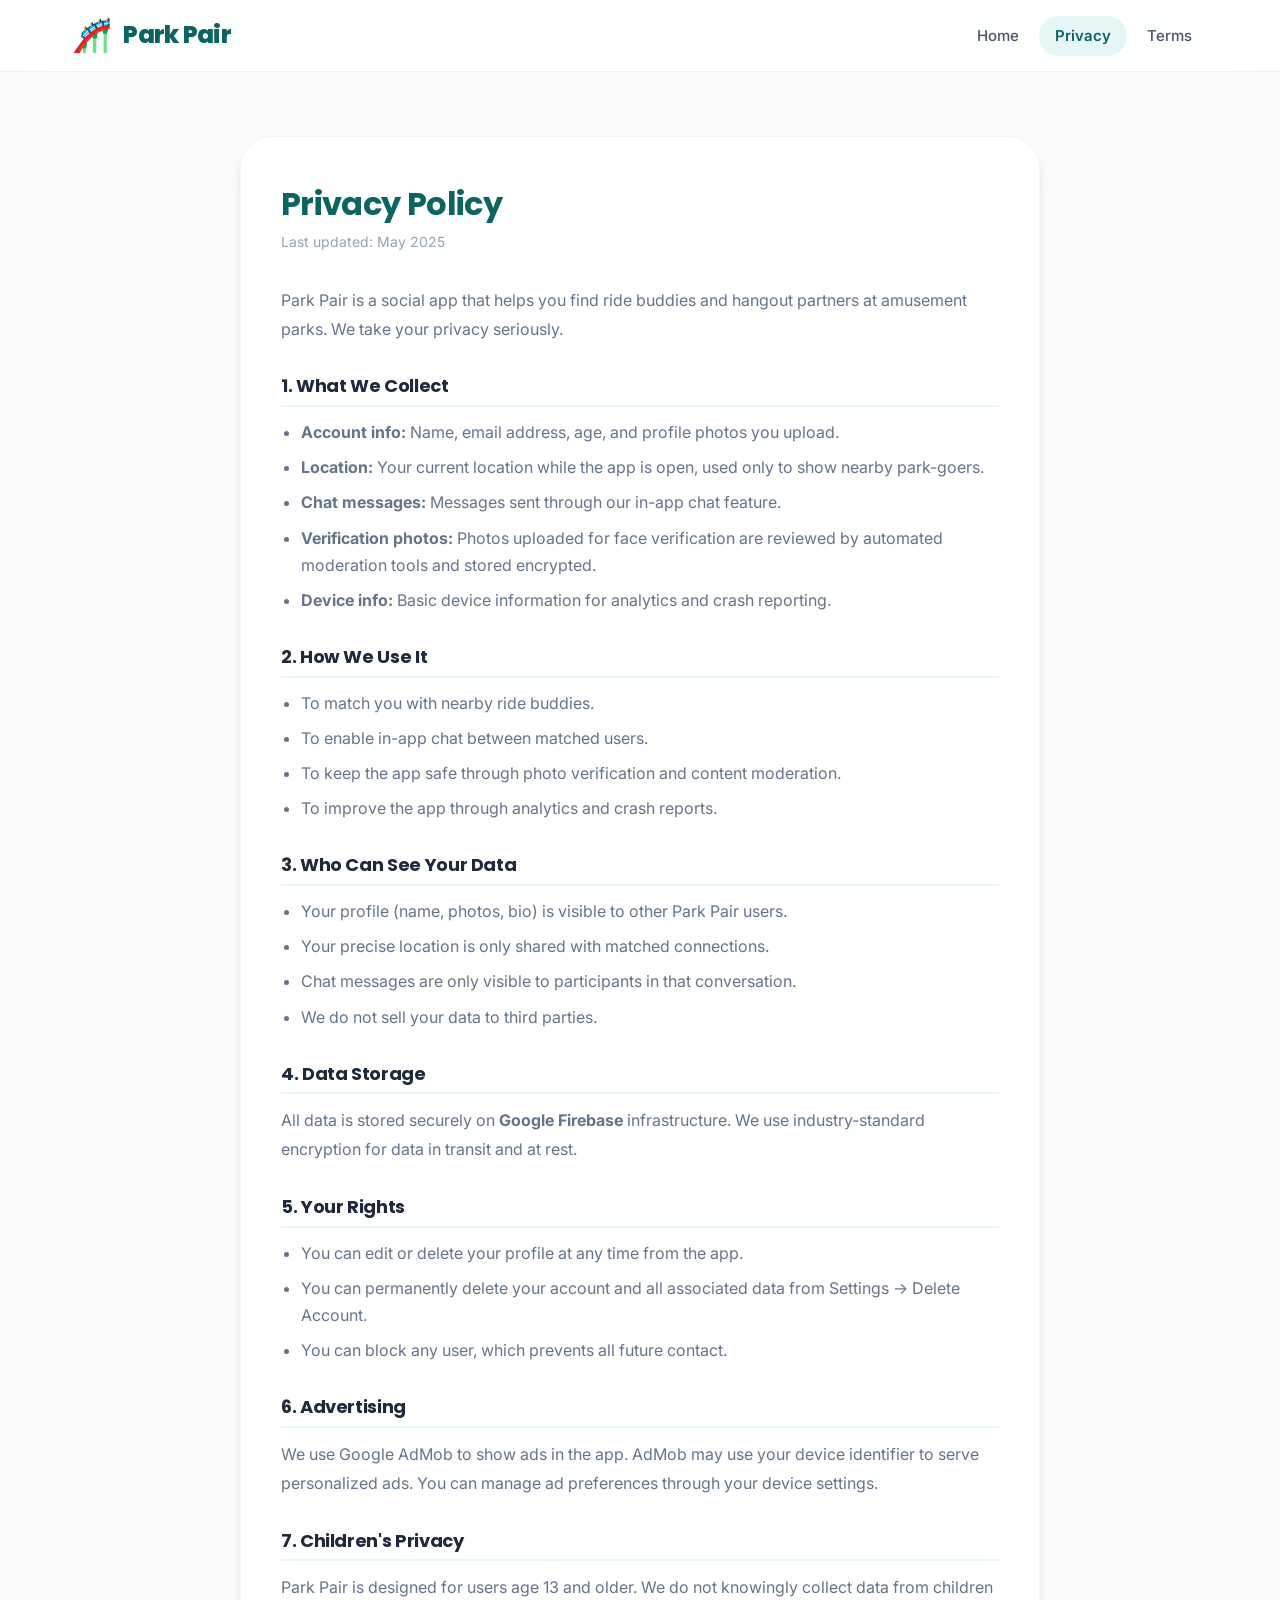
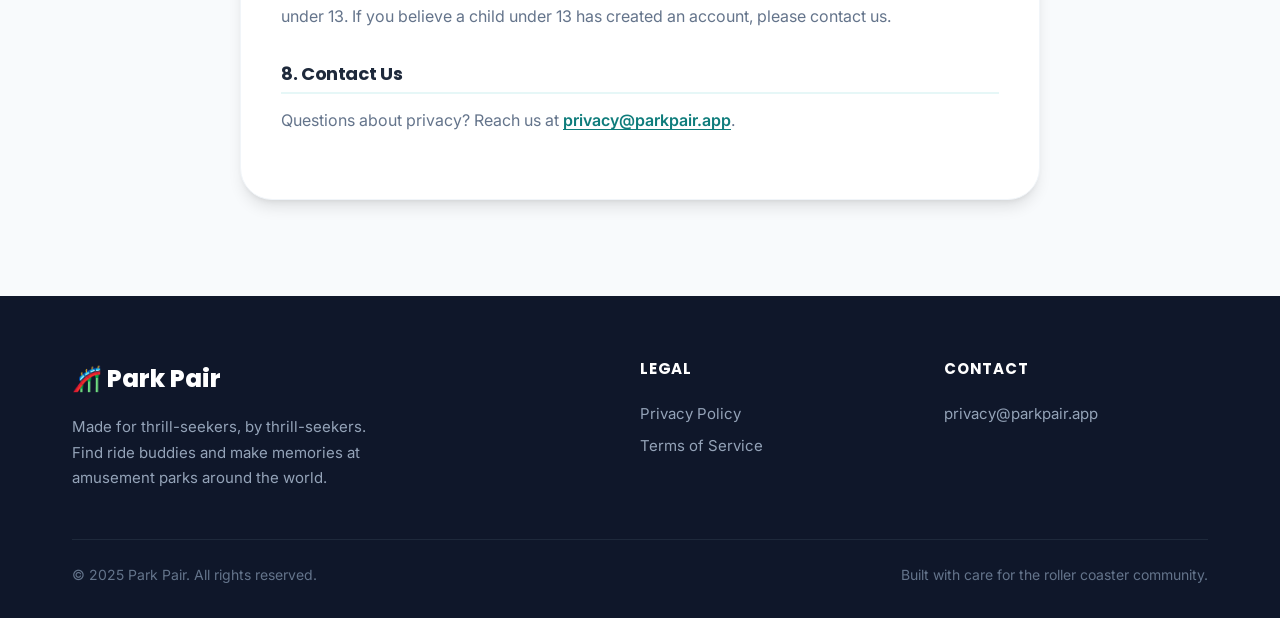
==== privacy.html @ 01f15f84 "Add files via upload" ====
<!DOCTYPE html>
<html lang="en">
<head>
  <meta charset="UTF-8">
  <meta name="viewport" content="width=device-width, initial-scale=1.0">
  <title>Privacy Policy — Park Pair</title>
  <meta name="description" content="Park Pair Privacy Policy. Learn how we collect, use, and protect your data.">
  <link rel="stylesheet" href="style.css">
  <link rel="preconnect" href="https://fonts.googleapis.com">
  <link rel="preconnect" href="https://fonts.gstatic.com" crossorigin>
  <link href="https://fonts.googleapis.com/css2?family=Inter:wght@400;500;600;700&family=Poppins:wght@600;700;800&display=swap" rel="stylesheet">
</head>
<body>
  <nav class="navbar" id="navbar">
    <div class="container">
      <a href="index.html" class="nav-brand">
        <span class="nav-brand-icon">🎢</span>
        Park Pair
      </a>
      <div class="nav-links">
        <a href="index.html">Home</a>
        <a href="privacy.html" class="active">Privacy</a>
        <a href="terms.html">Terms</a>
      </div>
      <button class="menu-toggle" id="menuToggle" aria-label="Open menu">
        <svg width="24" height="24" viewBox="0 0 24 24" fill="none" stroke="currentColor" stroke-width="2" stroke-linecap="round">
          <line x1="4" y1="6" x2="20" y2="6"/>
          <line x1="4" y1="12" x2="20" y2="12"/>
          <line x1="4" y1="18" x2="20" y2="18"/>
        </svg>
      </button>
    </div>
  </nav>

  <div class="mobile-nav" id="mobileNav">
    <button class="mobile-nav-close" id="menuClose" aria-label="Close menu">✕</button>
    <a href="index.html">Home</a>
    <a href="privacy.html">Privacy</a>
    <a href="terms.html">Terms</a>
  </div>

  <main class="policy-page">
    <div class="container">
      <div class="policy-card">
        <h1>Privacy Policy</h1>
        <span class="policy-date">Last updated: May 2025</span>

        <p>Park Pair is a social app that helps you find ride buddies and hangout partners at amusement parks. We take your privacy seriously.</p>

        <h2>1. What We Collect</h2>
        <ul>
          <li><strong>Account info:</strong> Name, email address, age, and profile photos you upload.</li>
          <li><strong>Location:</strong> Your current location while the app is open, used only to show nearby park-goers.</li>
          <li><strong>Chat messages:</strong> Messages sent through our in-app chat feature.</li>
          <li><strong>Verification photos:</strong> Photos uploaded for face verification are reviewed by automated moderation tools and stored encrypted.</li>
          <li><strong>Device info:</strong> Basic device information for analytics and crash reporting.</li>
        </ul>

        <h2>2. How We Use It</h2>
        <ul>
          <li>To match you with nearby ride buddies.</li>
          <li>To enable in-app chat between matched users.</li>
          <li>To keep the app safe through photo verification and content moderation.</li>
          <li>To improve the app through analytics and crash reports.</li>
        </ul>

        <h2>3. Who Can See Your Data</h2>
        <ul>
          <li>Your profile (name, photos, bio) is visible to other Park Pair users.</li>
          <li>Your precise location is only shared with matched connections.</li>
          <li>Chat messages are only visible to participants in that conversation.</li>
          <li>We do not sell your data to third parties.</li>
        </ul>

        <h2>4. Data Storage</h2>
        <p>All data is stored securely on <strong>Google Firebase</strong> infrastructure. We use industry-standard encryption for data in transit and at rest.</p>

        <h2>5. Your Rights</h2>
        <ul>
          <li>You can edit or delete your profile at any time from the app.</li>
          <li>You can permanently delete your account and all associated data from Settings → Delete Account.</li>
          <li>You can block any user, which prevents all future contact.</li>
        </ul>

        <h2>6. Advertising</h2>
        <p>We use Google AdMob to show ads in the app. AdMob may use your device identifier to serve personalized ads. You can manage ad preferences through your device settings.</p>

        <h2>7. Children's Privacy</h2>
        <p>Park Pair is designed for users age 13 and older. We do not knowingly collect data from children under 13. If you believe a child under 13 has created an account, please contact us.</p>

        <h2>8. Contact Us</h2>
        <p>Questions about privacy? Reach us at <a href="mailto:privacy@parkpair.app">privacy@parkpair.app</a>.</p>
      </div>
    </div>
  </main>

  <footer class="footer">
    <div class="container">
      <div class="footer-grid">
        <div>
          <div class="footer-brand">🎢 Park Pair</div>
          <p class="footer-desc">Made for thrill-seekers, by thrill-seekers. Find ride buddies and make memories at amusement parks around the world.</p>
        </div>
        <div class="footer-col">
          <h4>Legal</h4>
          <a href="privacy.html">Privacy Policy</a>
          <a href="terms.html">Terms of Service</a>
        </div>
        <div class="footer-col">
          <h4>Contact</h4>
          <a href="mailto:privacy@parkpair.app">privacy@parkpair.app</a>
        </div>
      </div>
      <div class="footer-bottom">
        <p>© 2025 Park Pair. All rights reserved.</p>
        <p>Built with care for the roller coaster community.</p>
      </div>
    </div>
  </footer>

  <script>
    const navbar = document.getElementById('navbar');
    window.addEventListener('scroll', () => {
      navbar.classList.toggle('scrolled', window.scrollY > 20);
    });
    const menuToggle = document.getElementById('menuToggle');
    const menuClose = document.getElementById('menuClose');
    const mobileNav = document.getElementById('mobileNav');
    menuToggle.addEventListener('click', () => mobileNav.classList.add('open'));
    menuClose.addEventListener('click', () => mobileNav.classList.remove('open'));
    mobileNav.querySelectorAll('a').forEach(a => {
      a.addEventListener('click', () => mobileNav.classList.remove('open'));
    });
  </script>
</body>
</html>
---- style.css ----
/* ────────────────────────────────────────────────────────────────
   Park Pair Design System
   Business-grade, expert-level CSS
   ──────────────────────────────────────────────────────────────── */

:root {
  /* Brand palette */
  --teal-50:  #E6F7F7;
  --teal-100: #B3E8E7;
  --teal-200: #80D9D8;
  --teal-300: #4DCAC8;
  --teal-400: #26BFBD;
  --teal-500: #0E7C7B;
  --teal-600: #0B6362;
  --teal-700: #094A49;
  --teal-800: #063130;
  --teal-900: #031918;

  --coral-50:  #FFF0F0;
  --coral-100: #FFD4D4;
  --coral-200: #FFB3B3;
  --coral-300: #FF8585;
  --coral-400: #FF6B6B;
  --coral-500: #E85555;

  --amber-50:  #FFFBE6;
  --amber-100: #FFF5B3;
  --amber-200: #FFEE80;
  --amber-300: #FFE74D;
  --amber-400: #FFD93D;
  --amber-500: #E6C336;

  /* Neutrals */
  --white:    #FFFFFF;
  --slate-50: #F8FAFC;
  --slate-100:#F1F5F9;
  --slate-200:#E2E8F0;
  --slate-300:#CBD5E1;
  --slate-400:#94A3B8;
  --slate-500:#64748B;
  --slate-600:#475569;
  --slate-700:#334155;
  --slate-800:#1E293B;
  --slate-900:#0F172A;

  /* Spacing scale (8px base) */
  --space-1: 0.25rem;   /* 4px  */
  --space-2: 0.5rem;    /* 8px  */
  --space-3: 0.75rem;   /* 12px */
  --space-4: 1rem;      /* 16px */
  --space-5: 1.25rem;   /* 20px */
  --space-6: 1.5rem;    /* 24px */
  --space-8: 2rem;      /* 32px */
  --space-10: 2.5rem;   /* 40px */
  --space-12: 3rem;     /* 48px */
  --space-16: 4rem;     /* 64px */
  --space-20: 5rem;     /* 80px */
  --space-24: 6rem;     /* 96px */

  /* Typography */
  --font-sans: 'Inter', -apple-system, BlinkMacSystemFont, 'Segoe UI', Roboto, sans-serif;
  --font-display: 'Poppins', var(--font-sans);

  /* Shadows */
  --shadow-sm:  0 1px 2px 0 rgb(0 0 0 / 0.05);
  --shadow:     0 1px 3px 0 rgb(0 0 0 / 0.1), 0 1px 2px -1px rgb(0 0 0 / 0.1);
  --shadow-md:  0 4px 6px -1px rgb(0 0 0 / 0.1), 0 2px 4px -2px rgb(0 0 0 / 0.1);
  --shadow-lg:  0 10px 15px -3px rgb(0 0 0 / 0.1), 0 4px 6px -4px rgb(0 0 0 / 0.1);
  --shadow-xl:  0 20px 25px -5px rgb(0 0 0 / 0.1), 0 8px 10px -6px rgb(0 0 0 / 0.1);
  --shadow-glow: 0 0 40px -10px var(--teal-400);

  /* Radius */
  --radius-sm: 0.375rem;
  --radius:    0.75rem;
  --radius-md: 1rem;
  --radius-lg: 1.5rem;
  --radius-xl: 2rem;
  --radius-full: 9999px;

  /* Transitions */
  --transition-fast: 150ms cubic-bezier(0.4, 0, 0.2, 1);
  --transition:      250ms cubic-bezier(0.4, 0, 0.2, 1);
  --transition-slow: 350ms cubic-bezier(0.4, 0, 0.2, 1);

  /* Layout */
  --max-width: 1200px;
  --nav-height: 72px;
}

/* ── Reset & Base ── */
*, *::before, *::after {
  margin: 0;
  padding: 0;
  box-sizing: border-box;
}

html {
  scroll-behavior: smooth;
  -webkit-font-smoothing: antialiased;
  -moz-osx-font-smoothing: grayscale;
}

body {
  font-family: var(--font-sans);
  color: var(--slate-800);
  background: var(--slate-50);
  line-height: 1.6;
  overflow-x: hidden;
}

img {
  max-width: 100%;
  display: block;
}

a {
  color: inherit;
  text-decoration: none;
}

/* ── Typography ── */
h1, h2, h3, h4 {
  font-family: var(--font-display);
  font-weight: 700;
  line-height: 1.2;
  letter-spacing: -0.02em;
  color: var(--slate-900);
}

/* ── Utility ── */
.container {
  width: 100%;
  max-width: var(--max-width);
  margin: 0 auto;
  padding: 0 var(--space-6);
}

@media (min-width: 640px) {
  .container {
    padding: 0 var(--space-8);
  }
}

.section-label {
  display: inline-flex;
  align-items: center;
  gap: var(--space-2);
  font-size: 0.875rem;
  font-weight: 600;
  text-transform: uppercase;
  letter-spacing: 0.05em;
  color: var(--teal-500);
  margin-bottom: var(--space-4);
}

.section-label::before {
  content: '';
  width: 24px;
  height: 3px;
  background: var(--teal-500);
  border-radius: var(--radius-full);
}

/* ── Buttons ── */
.btn {
  display: inline-flex;
  align-items: center;
  justify-content: center;
  gap: var(--space-2);
  padding: var(--space-3) var(--space-6);
  font-family: var(--font-display);
  font-size: 0.9375rem;
  font-weight: 600;
  border-radius: var(--radius-full);
  border: none;
  cursor: pointer;
  transition: all var(--transition);
  position: relative;
  overflow: hidden;
}

.btn-primary {
  background: linear-gradient(135deg, var(--teal-500), var(--teal-600));
  color: var(--white);
  box-shadow: var(--shadow-md), 0 0 0 0 var(--teal-200);
}

.btn-primary:hover {
  transform: translateY(-2px);
  box-shadow: var(--shadow-lg), 0 0 0 4px var(--teal-100);
}

.btn-primary:active {
  transform: translateY(0);
}

.btn-outline {
  background: transparent;
  color: var(--teal-600);
  border: 2px solid var(--teal-200);
}

.btn-outline:hover {
  background: var(--teal-50);
  border-color: var(--teal-400);
  transform: translateY(-2px);
}

.btn-white {
  background: var(--white);
  color: var(--teal-600);
  box-shadow: var(--shadow-md);
}

.btn-white:hover {
  transform: translateY(-2px);
  box-shadow: var(--shadow-xl);
}

.btn-lg {
  padding: var(--space-4) var(--space-8);
  font-size: 1rem;
}

/* ── Navbar ── */
.navbar {
  position: fixed;
  top: 0;
  left: 0;
  right: 0;
  height: var(--nav-height);
  background: rgba(255,255,255,0.85);
  backdrop-filter: blur(20px) saturate(180%);
  -webkit-backdrop-filter: blur(20px) saturate(180%);
  border-bottom: 1px solid rgba(226, 232, 240, 0.6);
  z-index: 1000;
  transition: all var(--transition);
}

.navbar.scrolled {
  box-shadow: var(--shadow-sm);
  background: rgba(255,255,255,0.95);
}

.navbar .container {
  display: flex;
  align-items: center;
  justify-content: space-between;
  height: 100%;
}

.nav-brand {
  display: flex;
  align-items: center;
  gap: var(--space-3);
  font-family: var(--font-display);
  font-size: 1.5rem;
  font-weight: 800;
  color: var(--teal-600);
  letter-spacing: -0.03em;
}

.nav-brand-icon {
  font-size: 2rem;
  line-height: 1;
}

.nav-links {
  display: none;
  align-items: center;
  gap: var(--space-1);
}

@media (min-width: 768px) {
  .nav-links {
    display: flex;
  }
}

.nav-links a {
  padding: var(--space-2) var(--space-4);
  font-size: 0.9375rem;
  font-weight: 500;
  color: var(--slate-600);
  border-radius: var(--radius-full);
  transition: all var(--transition-fast);
}

.nav-links a:hover {
  color: var(--teal-600);
  background: var(--teal-50);
}

.nav-links a.active {
  color: var(--teal-600);
  background: var(--teal-50);
  font-weight: 600;
}

/* Mobile menu toggle */
.menu-toggle {
  display: flex;
  align-items: center;
  justify-content: center;
  width: 44px;
  height: 44px;
  border: none;
  background: var(--teal-50);
  border-radius: var(--radius);
  cursor: pointer;
  color: var(--teal-600);
}

@media (min-width: 768px) {
  .menu-toggle {
    display: none;
  }
}

/* Mobile nav overlay */
.mobile-nav {
  position: fixed;
  inset: 0;
  background: rgba(255,255,255,0.97);
  backdrop-filter: blur(20px);
  z-index: 999;
  display: flex;
  flex-direction: column;
  align-items: center;
  justify-content: center;
  gap: var(--space-6);
  opacity: 0;
  pointer-events: none;
  transition: opacity var(--transition);
}

.mobile-nav.open {
  opacity: 1;
  pointer-events: auto;
}

.mobile-nav a {
  font-family: var(--font-display);
  font-size: 1.5rem;
  font-weight: 600;
  color: var(--slate-700);
  padding: var(--space-3) var(--space-6);
  border-radius: var(--radius-full);
  transition: all var(--transition-fast);
}

.mobile-nav a:hover {
  color: var(--teal-600);
  background: var(--teal-50);
}

.mobile-nav-close {
  position: absolute;
  top: var(--space-6);
  right: var(--space-6);
  width: 48px;
  height: 48px;
  display: flex;
  align-items: center;
  justify-content: center;
  background: var(--slate-100);
  border: none;
  border-radius: var(--radius-full);
  font-size: 1.5rem;
  cursor: pointer;
  color: var(--slate-600);
}

/* ── Hero ── */
.hero {
  position: relative;
  min-height: 100vh;
  min-height: 100dvh;
  display: flex;
  align-items: center;
  padding-top: var(--nav-height);
  overflow: hidden;
  background: linear-gradient(135deg, var(--teal-600) 0%, var(--teal-500) 40%, #0A9E9C 100%);
}

.hero::before {
  content: '';
  position: absolute;
  inset: 0;
  background:
    radial-gradient(ellipse 80% 60% at 20% 40%, rgba(255,255,255,0.12) 0%, transparent 60%),
    radial-gradient(ellipse 60% 80% at 80% 20%, rgba(255,217,61,0.15) 0%, transparent 50%),
    radial-gradient(ellipse 50% 50% at 50% 80%, rgba(255,107,107,0.08) 0%, transparent 50%);
  pointer-events: none;
}

.hero-grid {
  position: relative;
  z-index: 2;
  display: grid;
  grid-template-columns: 1fr;
  gap: var(--space-12);
  align-items: center;
}

@media (min-width: 1024px) {
  .hero-grid {
    grid-template-columns: 1fr 1fr;
    gap: var(--space-16);
  }
}

.hero-content {
  max-width: 560px;
}

.hero-badge {
  display: inline-flex;
  align-items: center;
  gap: var(--space-2);
  padding: var(--space-2) var(--space-4);
  background: rgba(255,255,255,0.15);
  backdrop-filter: blur(10px);
  border: 1px solid rgba(255,255,255,0.2);
  border-radius: var(--radius-full);
  color: var(--white);
  font-size: 0.875rem;
  font-weight: 500;
  margin-bottom: var(--space-6);
  animation: fadeInUp 0.6s ease-out both;
}

.hero-badge span {
  font-size: 1rem;
}

.hero h1 {
  font-size: clamp(2.5rem, 6vw, 4rem);
  font-weight: 800;
  color: var(--white);
  line-height: 1.1;
  margin-bottom: var(--space-6);
  animation: fadeInUp 0.6s 0.15s ease-out both;
}

.hero h1 em {
  font-style: normal;
  background: linear-gradient(135deg, var(--amber-300), var(--amber-400));
  -webkit-background-clip: text;
  -webkit-text-fill-color: transparent;
  background-clip: text;
}

.hero p {
  font-size: clamp(1.0625rem, 2vw, 1.25rem);
  color: rgba(255,255,255,0.85);
  line-height: 1.7;
  margin-bottom: var(--space-8);
  max-width: 480px;
  animation: fadeInUp 0.6s 0.3s ease-out both;
}

.hero-cta {
  display: flex;
  flex-wrap: wrap;
  gap: var(--space-4);
  animation: fadeInUp 0.6s 0.45s ease-out both;
}

.hero-stats {
  display: flex;
  gap: var(--space-8);
  margin-top: var(--space-10);
  padding-top: var(--space-6);
  border-top: 1px solid rgba(255,255,255,0.15);
  animation: fadeInUp 0.6s 0.6s ease-out both;
}

.hero-stat {
  display: flex;
  flex-direction: column;
  gap: var(--space-1);
}

.hero-stat strong {
  font-family: var(--font-display);
  font-size: 1.75rem;
  font-weight: 800;
  color: var(--white);
  line-height: 1;
}

.hero-stat span {
  font-size: 0.875rem;
  color: rgba(255,255,255,0.7);
}

/* Hero visual / phone mockup */
.hero-visual {
  position: relative;
  display: flex;
  align-items: center;
  justify-content: center;
  animation: fadeIn 1s 0.3s ease-out both;
}

.phone-mockup {
  position: relative;
  width: 280px;
  height: 570px;
  background: var(--slate-900);
  border-radius: 40px;
  padding: 12px;
  box-shadow:
    0 50px 100px -20px rgba(0,0,0,0.35),
    0 30px 60px -30px rgba(0,0,0,0.3),
    inset 0 0 0 2px rgba(255,255,255,0.1);
  transform: perspective(1000px) rotateY(-8deg) rotateX(4deg);
  transition: transform var(--transition-slow);
}

.phone-mockup:hover {
  transform: perspective(1000px) rotateY(-4deg) rotateX(2deg) translateY(-10px);
}

@media (min-width: 1024px) {
  .phone-mockup {
    width: 300px;
    height: 610px;
  }
}

.phone-screen {
  width: 100%;
  height: 100%;
  background: linear-gradient(180deg, var(--teal-500) 0%, var(--teal-600) 100%);
  border-radius: 32px;
  overflow: hidden;
  position: relative;
  display: flex;
  flex-direction: column;
}

.phone-notch {
  position: absolute;
  top: 0;
  left: 50%;
  transform: translateX(-50%);
  width: 120px;
  height: 28px;
  background: var(--slate-900);
  border-radius: 0 0 20px 20px;
  z-index: 10;
}

.phone-content {
  padding: 50px 20px 20px;
  flex: 1;
  display: flex;
  flex-direction: column;
  gap: 16px;
}

.phone-card {
  background: rgba(255,255,255,0.15);
  backdrop-filter: blur(10px);
  border-radius: 16px;
  padding: 16px;
  border: 1px solid rgba(255,255,255,0.1);
}

.phone-card-header {
  display: flex;
  align-items: center;
  gap: 12px;
  margin-bottom: 12px;
}

.phone-avatar {
  width: 40px;
  height: 40px;
  border-radius: 50%;
  background: linear-gradient(135deg, var(--amber-300), var(--coral-300));
  display: flex;
  align-items: center;
  justify-content: center;
  font-size: 1.25rem;
}

.phone-card-title {
  color: var(--white);
  font-weight: 600;
  font-size: 0.9rem;
}

.phone-card-sub {
  color: rgba(255,255,255,0.7);
  font-size: 0.75rem;
}

.phone-tags {
  display: flex;
  gap: 6px;
  flex-wrap: wrap;
}

.phone-tag {
  padding: 4px 10px;
  background: rgba(255,255,255,0.2);
  border-radius: 20px;
  font-size: 0.7rem;
  color: var(--white);
}

.phone-btn {
  margin-top: auto;
  padding: 14px;
  background: var(--white);
  color: var(--teal-600);
  border-radius: 14px;
  text-align: center;
  font-weight: 700;
  font-size: 0.875rem;
}

/* Decorative floating elements */
.floaters {
  position: absolute;
  inset: 0;
  pointer-events: none;
  overflow: hidden;
  z-index: 1;
}

.floater {
  position: absolute;
  font-size: 2.5rem;
  opacity: 0.12;
  filter: blur(0.5px);
  animation: float 8s ease-in-out infinite;
}

.floater:nth-child(1) { top: 15%; left: 5%; animation-delay: 0s; }
.floater:nth-child(2) { top: 25%; right: 8%; animation-delay: 1.5s; font-size: 3rem; }
.floater:nth-child(3) { bottom: 20%; left: 10%; animation-delay: 3s; }
.floater:nth-child(4) { top: 50%; right: 15%; animation-delay: 2s; font-size: 1.8rem; }
.floater:nth-child(5) { bottom: 35%; right: 5%; animation-delay: 0.8s; font-size: 2rem; }
.floater:nth-child(6) { top: 65%; left: 3%; animation-delay: 3.5s; font-size: 2.2rem; }

@keyframes float {
  0%, 100% { transform: translateY(0) rotate(0deg); }
  50% { transform: translateY(-25px) rotate(6deg); }
}

@keyframes fadeInUp {
  from { opacity: 0; transform: translateY(30px); }
  to   { opacity: 1; transform: translateY(0); }
}

@keyframes fadeIn {
  from { opacity: 0; }
  to   { opacity: 1; }
}

/* ── Section base ── */
.section {
  padding: var(--space-24) 0;
  position: relative;
}

.section-header {
  text-align: center;
  max-width: 640px;
  margin: 0 auto var(--space-16);
}

.section-header h2 {
  font-size: clamp(1.875rem, 4vw, 2.5rem);
  margin-bottom: var(--space-4);
}

.section-header p {
  font-size: 1.125rem;
  color: var(--slate-500);
  line-height: 1.7;
}

/* ── Features ── */
.features {
  background: var(--white);
}

.features-grid {
  display: grid;
  grid-template-columns: repeat(auto-fit, minmax(300px, 1fr));
  gap: var(--space-6);
}

@media (min-width: 1024px) {
  .features-grid {
    grid-template-columns: repeat(3, 1fr);
  }
}

.feature-card {
  position: relative;
  padding: var(--space-8);
  background: var(--slate-50);
  border-radius: var(--radius-xl);
  border: 1px solid var(--slate-100);
  transition: all var(--transition);
}

.feature-card:hover {
  transform: translateY(-6px);
  box-shadow: var(--shadow-xl);
  border-color: var(--teal-100);
}

.feature-card::before {
  content: '';
  position: absolute;
  top: 0;
  left: var(--space-8);
  right: var(--space-8);
  height: 4px;
  background: linear-gradient(90deg, var(--teal-400), var(--teal-500));
  border-radius: 0 0 var(--radius-full) var(--radius-full);
  opacity: 0;
  transition: opacity var(--transition);
}

.feature-card:hover::before {
  opacity: 1;
}

.feature-icon-wrap {
  width: 56px;
  height: 56px;
  border-radius: var(--radius-lg);
  display: flex;
  align-items: center;
  justify-content: center;
  font-size: 1.75rem;
  margin-bottom: var(--space-5);
  background: linear-gradient(135deg, var(--teal-50), var(--teal-100));
}

.feature-card h3 {
  font-size: 1.25rem;
  margin-bottom: var(--space-3);
  color: var(--slate-800);
}

.feature-card p {
  color: var(--slate-500);
  font-size: 0.9375rem;
  line-height: 1.7;
}

/* ── How It Works ── */
.how-it-works {
  background: linear-gradient(180deg, var(--slate-50) 0%, var(--white) 100%);
}

.steps {
  display: grid;
  grid-template-columns: 1fr;
  gap: var(--space-8);
  position: relative;
}

@media (min-width: 768px) {
  .steps {
    grid-template-columns: repeat(3, 1fr);
  }
}

.step {
  position: relative;
  text-align: center;
  padding: var(--space-8);
}

.step-number {
  width: 64px;
  height: 64px;
  margin: 0 auto var(--space-6);
  border-radius: var(--radius-full);
  display: flex;
  align-items: center;
  justify-content: center;
  font-family: var(--font-display);
  font-size: 1.5rem;
  font-weight: 800;
  color: var(--white);
  background: linear-gradient(135deg, var(--teal-400), var(--teal-600));
  box-shadow: var(--shadow-glow);
  position: relative;
}

.step-number::after {
  content: '';
  position: absolute;
  inset: -4px;
  border-radius: var(--radius-full);
  border: 2px solid var(--teal-100);
  animation: pulse-ring 2s ease-out infinite;
}

@keyframes pulse-ring {
  0%   { transform: scale(1); opacity: 1; }
  100% { transform: scale(1.3); opacity: 0; }
}

.step h3 {
  font-size: 1.25rem;
  margin-bottom: var(--space-3);
}

.step p {
  color: var(--slate-500);
  font-size: 0.9375rem;
  line-height: 1.7;
  max-width: 280px;
  margin: 0 auto;
}

/* Connector line between steps on desktop */
@media (min-width: 768px) {
  .steps::before {
    content: '';
    position: absolute;
    top: 96px;
    left: 16.66%;
    right: 16.66%;
    height: 2px;
    background: linear-gradient(90deg, var(--teal-200), var(--teal-300), var(--teal-200));
    z-index: 0;
  }
  .step {
    z-index: 1;
  }
}

/* ── Safety ── */
.safety {
  background: linear-gradient(135deg, var(--amber-50) 0%, var(--amber-100) 100%);
  position: relative;
  overflow: hidden;
}

.safety::before {
  content: '';
  position: absolute;
  top: -50%;
  right: -20%;
  width: 600px;
  height: 600px;
  background: radial-gradient(circle, rgba(255,217,61,0.2) 0%, transparent 70%);
  pointer-events: none;
}

.safety-grid {
  display: grid;
  grid-template-columns: 1fr;
  gap: var(--space-5);
}

@media (min-width: 640px) {
  .safety-grid {
    grid-template-columns: repeat(2, 1fr);
  }
}

.safety-card {
  display: flex;
  align-items: flex-start;
  gap: var(--space-4);
  padding: var(--space-6);
  background: var(--white);
  border-radius: var(--radius-lg);
  box-shadow: var(--shadow-sm);
  transition: all var(--transition);
}

.safety-card:hover {
  box-shadow: var(--shadow-md);
  transform: translateY(-3px);
}

.safety-icon-wrap {
  width: 48px;
  height: 48px;
  border-radius: var(--radius);
  display: flex;
  align-items: center;
  justify-content: center;
  font-size: 1.5rem;
  flex-shrink: 0;
  background: var(--teal-50);
}

.safety-card h4 {
  font-size: 1.0625rem;
  margin-bottom: var(--space-1);
  color: var(--slate-800);
}

.safety-card p {
  font-size: 0.875rem;
  color: var(--slate-500);
  line-height: 1.6;
}

/* ── CTA ── */
.cta {
  background: linear-gradient(135deg, var(--teal-600) 0%, var(--teal-700) 100%);
  position: relative;
  overflow: hidden;
  text-align: center;
}

.cta::before {
  content: '';
  position: absolute;
  inset: 0;
  background:
    radial-gradient(ellipse 60% 50% at 30% 50%, rgba(255,217,61,0.1) 0%, transparent 60%),
    radial-gradient(ellipse 50% 60% at 70% 30%, rgba(255,107,107,0.08) 0%, transparent 50%);
}

.cta-content {
  position: relative;
  z-index: 2;
  max-width: 600px;
  margin: 0 auto;
}

.cta h2 {
  font-size: clamp(1.875rem, 4vw, 2.5rem);
  color: var(--white);
  margin-bottom: var(--space-4);
}

.cta p {
  font-size: 1.125rem;
  color: rgba(255,255,255,0.8);
  margin-bottom: var(--space-8);
  line-height: 1.7;
}

/* ── Policy Pages ── */
.policy-page {
  padding-top: calc(var(--nav-height) + var(--space-16));
  padding-bottom: var(--space-24);
}

.policy-card {
  max-width: 800px;
  margin: 0 auto;
  background: var(--white);
  border-radius: var(--radius-xl);
  box-shadow: var(--shadow-lg);
  padding: var(--space-10) var(--space-8);
  border: 1px solid var(--slate-100);
}

@media (min-width: 640px) {
  .policy-card {
    padding: var(--space-12) var(--space-10);
  }
}

.policy-card h1 {
  font-size: 2rem;
  color: var(--teal-600);
  margin-bottom: var(--space-2);
}

.policy-date {
  font-size: 0.875rem;
  color: var(--slate-400);
  margin-bottom: var(--space-8);
  display: block;
}

.policy-card h2 {
  font-size: 1.125rem;
  color: var(--slate-800);
  margin-top: var(--space-8);
  margin-bottom: var(--space-3);
  padding-bottom: var(--space-2);
  border-bottom: 2px solid var(--teal-50);
}

.policy-card p {
  color: var(--slate-500);
  margin-bottom: var(--space-4);
  line-height: 1.8;
}

.policy-card ul {
  margin-left: var(--space-5);
  margin-bottom: var(--space-4);
  color: var(--slate-500);
}

.policy-card li {
  margin-bottom: var(--space-2);
  line-height: 1.7;
}

.policy-card a {
  color: var(--teal-500);
  font-weight: 600;
  text-decoration: underline;
  text-underline-offset: 3px;
}

.policy-card a:hover {
  color: var(--teal-600);
}

/* ── Footer ── */
.footer {
  background: var(--slate-900);
  color: var(--slate-300);
  padding: var(--space-16) 0 var(--space-8);
}

.footer-grid {
  display: grid;
  grid-template-columns: 1fr;
  gap: var(--space-10);
  margin-bottom: var(--space-12);
}

@media (min-width: 640px) {
  .footer-grid {
    grid-template-columns: 2fr 1fr 1fr;
  }
}

.footer-brand {
  font-family: var(--font-display);
  font-size: 1.5rem;
  font-weight: 800;
  color: var(--white);
  margin-bottom: var(--space-4);
  display: flex;
  align-items: center;
  gap: var(--space-3);
}

.footer-desc {
  font-size: 0.9375rem;
  line-height: 1.7;
  color: var(--slate-400);
  max-width: 320px;
}

.footer-col h4 {
  font-family: var(--font-display);
  font-size: 0.9375rem;
  font-weight: 700;
  color: var(--white);
  text-transform: uppercase;
  letter-spacing: 0.05em;
  margin-bottom: var(--space-5);
}

.footer-col a {
  display: block;
  padding: var(--space-1) 0;
  font-size: 0.9375rem;
  color: var(--slate-400);
  transition: color var(--transition-fast);
}

.footer-col a:hover {
  color: var(--white);
}

.footer-bottom {
  border-top: 1px solid var(--slate-800);
  padding-top: var(--space-6);
  display: flex;
  flex-direction: column;
  gap: var(--space-2);
  align-items: center;
  text-align: center;
}

@media (min-width: 640px) {
  .footer-bottom {
    flex-direction: row;
    justify-content: space-between;
    text-align: left;
  }
}

.footer-bottom p {
  font-size: 0.875rem;
  color: var(--slate-500);
}

/* ── Scroll Reveal ── */
.reveal {
  opacity: 0;
  transform: translateY(40px);
  transition: opacity 0.8s cubic-bezier(0.4, 0, 0.2, 1),
              transform 0.8s cubic-bezier(0.4, 0, 0.2, 1);
}

.reveal.visible {
  opacity: 1;
  transform: translateY(0);
}

/* ── Reduced Motion ── */
@media (prefers-reduced-motion: reduce) {
  *, *::before, *::after {
    animation-duration: 0.01ms !important;
    animation-iteration-count: 1 !important;
    transition-duration: 0.01ms !important;
  }
  .reveal {
    opacity: 1;
    transform: none;
  }
}
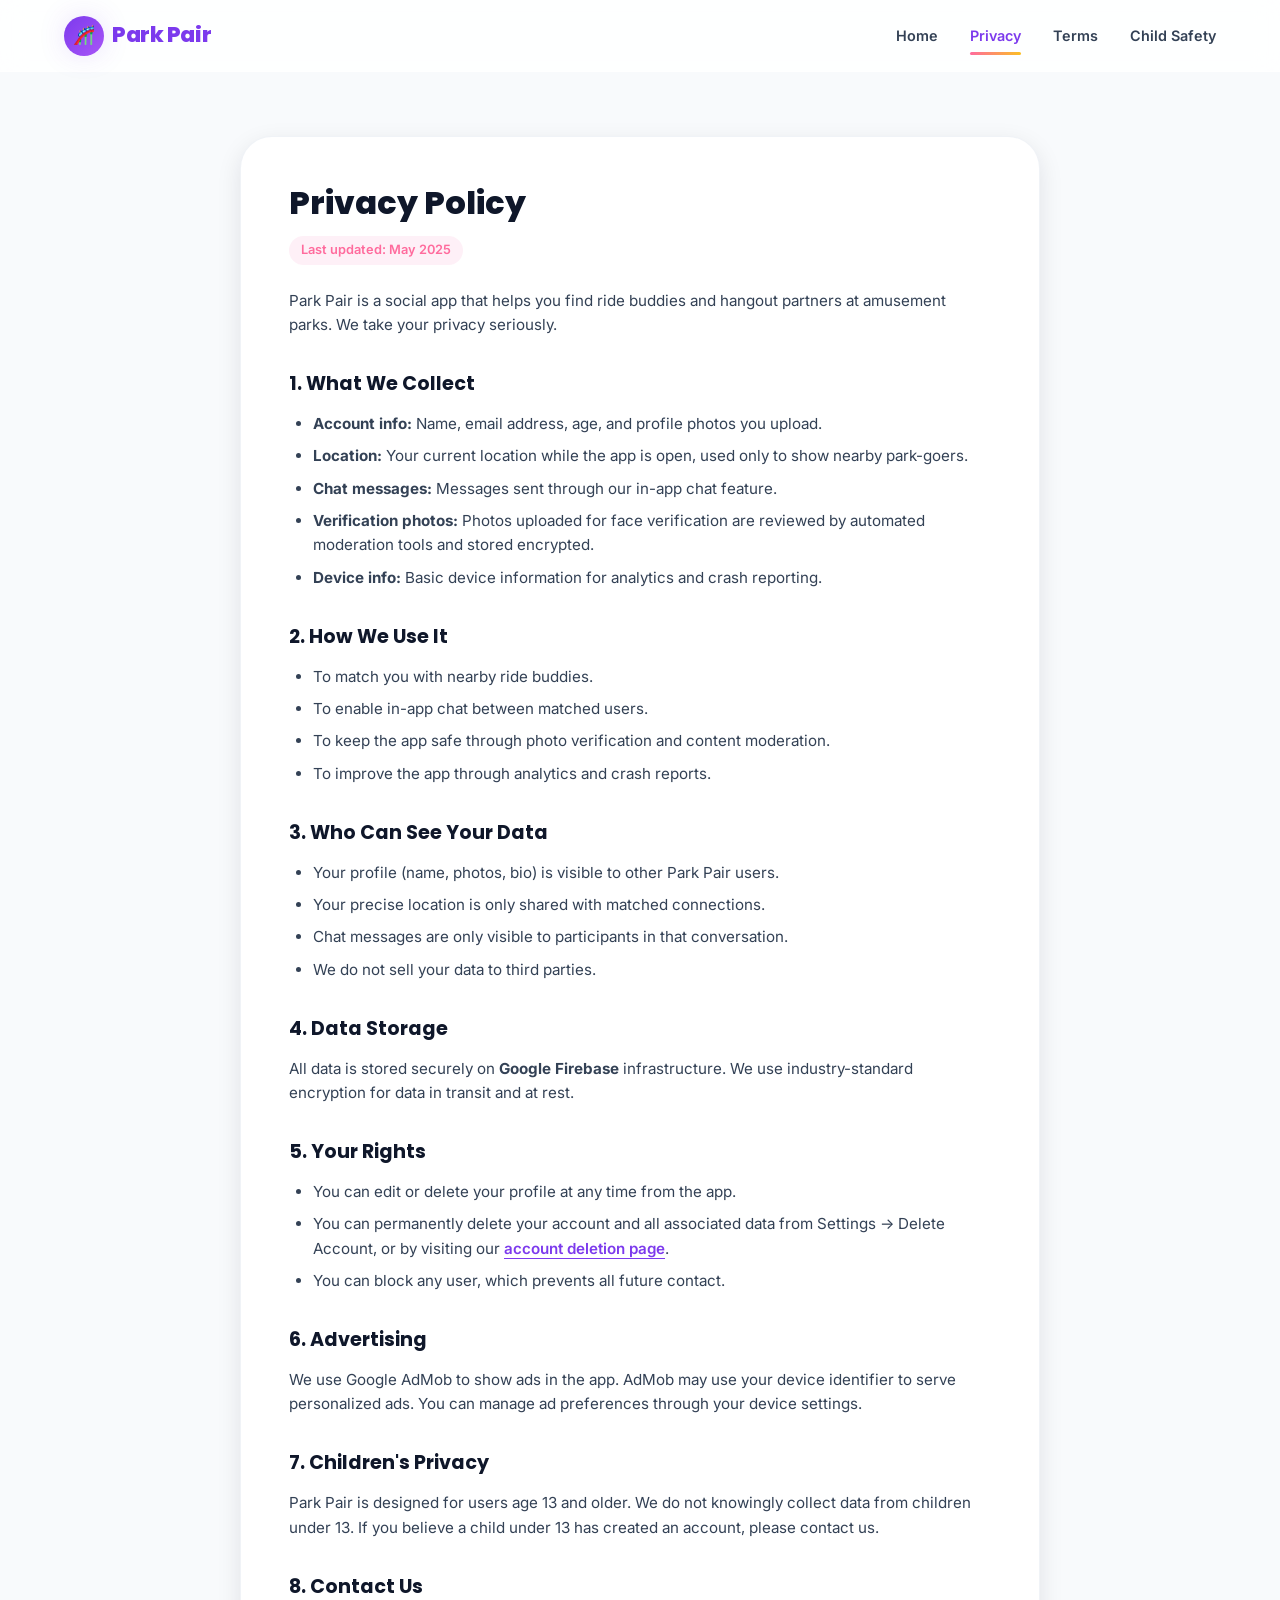
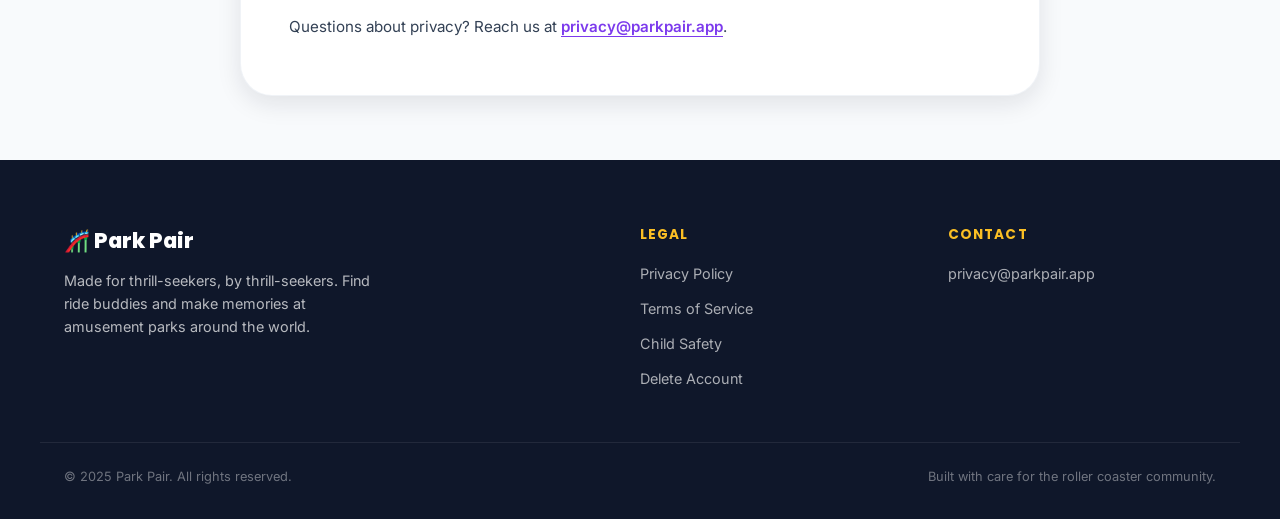
==== commit 9a6e89ed: "Add files via upload" ====
--- a/privacy.html
+++ b/privacy.html
@@ -21,6 +21,7 @@
         <a href="index.html">Home</a>
         <a href="privacy.html" class="active">Privacy</a>
         <a href="terms.html">Terms</a>
+        <a href="child-safety.html">Child Safety</a>
       </div>
       <button class="menu-toggle" id="menuToggle" aria-label="Open menu">
         <svg width="24" height="24" viewBox="0 0 24 24" fill="none" stroke="currentColor" stroke-width="2" stroke-linecap="round">
@@ -37,6 +38,7 @@
     <a href="index.html">Home</a>
     <a href="privacy.html">Privacy</a>
     <a href="terms.html">Terms</a>
+    <a href="child-safety.html">Child Safety</a>
   </div>
 
   <main class="policy-page">
@@ -78,7 +80,7 @@
         <h2>5. Your Rights</h2>
         <ul>
           <li>You can edit or delete your profile at any time from the app.</li>
-          <li>You can permanently delete your account and all associated data from Settings → Delete Account.</li>
+          <li>You can permanently delete your account and all associated data from Settings → Delete Account, or by visiting our <a href="delete-account.html">account deletion page</a>.</li>
           <li>You can block any user, which prevents all future contact.</li>
         </ul>
 
@@ -105,6 +107,8 @@
           <h4>Legal</h4>
           <a href="privacy.html">Privacy Policy</a>
           <a href="terms.html">Terms of Service</a>
+          <a href="child-safety.html">Child Safety</a>
+          <a href="delete-account.html">Delete Account</a>
         </div>
         <div class="footer-col">
           <h4>Contact</h4>
--- a/style.css
+++ b/style.css
@@ -1,86 +1,51 @@
 /* ────────────────────────────────────────────────────────────────
-   Park Pair Design System
-   Business-grade, expert-level CSS
+   Park Pair — Amusement Park Theme Design System
+   Fun, colorful, trustworthy. Built for thrill-seekers.
    ──────────────────────────────────────────────────────────────── */
 
 :root {
-  /* Brand palette */
-  --teal-50:  #E6F7F7;
-  --teal-100: #B3E8E7;
-  --teal-200: #80D9D8;
-  --teal-300: #4DCAC8;
-  --teal-400: #26BFBD;
-  --teal-500: #0E7C7B;
-  --teal-600: #0B6362;
-  --teal-700: #094A49;
-  --teal-800: #063130;
-  --teal-900: #031918;
-
-  --coral-50:  #FFF0F0;
-  --coral-100: #FFD4D4;
-  --coral-200: #FFB3B3;
-  --coral-300: #FF8585;
-  --coral-400: #FF6B6B;
-  --coral-500: #E85555;
-
-  --amber-50:  #FFFBE6;
-  --amber-100: #FFF5B3;
-  --amber-200: #FFEE80;
-  --amber-300: #FFE74D;
-  --amber-400: #FFD93D;
-  --amber-500: #E6C336;
-
-  /* Neutrals */
-  --white:    #FFFFFF;
-  --slate-50: #F8FAFC;
-  --slate-100:#F1F5F9;
-  --slate-200:#E2E8F0;
-  --slate-300:#CBD5E1;
-  --slate-400:#94A3B8;
-  --slate-500:#64748B;
-  --slate-600:#475569;
-  --slate-700:#334155;
-  --slate-800:#1E293B;
-  --slate-900:#0F172A;
-
-  /* Spacing scale (8px base) */
-  --space-1: 0.25rem;   /* 4px  */
-  --space-2: 0.5rem;    /* 8px  */
-  --space-3: 0.75rem;   /* 12px */
-  --space-4: 1rem;      /* 16px */
-  --space-5: 1.25rem;   /* 20px */
-  --space-6: 1.5rem;    /* 24px */
-  --space-8: 2rem;      /* 32px */
-  --space-10: 2.5rem;   /* 40px */
-  --space-12: 3rem;     /* 48px */
-  --space-16: 4rem;     /* 64px */
-  --space-20: 5rem;     /* 80px */
-  --space-24: 6rem;     /* 96px */
+  /* Amusement Park Palette */
+  --sky-blue:   #3B82F6;
+  --deep-blue:  #1E40AF;
+  --royal-purple:#7C3AED;
+  --bright-purple:#A855F7;
+  --magenta:    #EC4899;
+  --hot-pink:   #FF6B9D;
+  --coral:      #FF6B6B;
+  --sunset:     #FB923C;
+  --gold:       #FBBF24;
+  --lemon:      #FEF08A;
+  --mint:       #34D399;
+  --teal:       #14B8A6;
+  --white:      #FFFFFF;
+  --cream:      #FFF7ED;
+  --snow:       #F8FAFC;
+  --ink:        #0F172A;
+  --ink-light:  #334155;
+  --ink-muted:  #64748B;
+  --ink-faint:  #94A3B8;
 
   /* Typography */
-  --font-sans: 'Inter', -apple-system, BlinkMacSystemFont, 'Segoe UI', Roboto, sans-serif;
-  --font-display: 'Poppins', var(--font-sans);
+  --font-sans:  'Inter', -apple-system, BlinkMacSystemFont, 'Segoe UI', Roboto, sans-serif;
+  --font-fun:   'Poppins', var(--font-sans);
+
+  /* Spacing */
+  --space-1: 0.25rem; --space-2: 0.5rem;  --space-3: 0.75rem;
+  --space-4: 1rem;    --space-5: 1.25rem;  --space-6: 1.5rem;
+  --space-8: 2rem;    --space-10: 2.5rem;  --space-12: 3rem;
+  --space-16: 4rem;   --space-20: 5rem;    --space-24: 6rem;
+
+  /* Radius */
+  --radius-sm: 0.75rem;  --radius: 1rem;
+  --radius-md: 1.25rem;  --radius-lg: 1.5rem;
+  --radius-xl: 2rem;     --radius-full: 9999px;
 
   /* Shadows */
-  --shadow-sm:  0 1px 2px 0 rgb(0 0 0 / 0.05);
-  --shadow:     0 1px 3px 0 rgb(0 0 0 / 0.1), 0 1px 2px -1px rgb(0 0 0 / 0.1);
-  --shadow-md:  0 4px 6px -1px rgb(0 0 0 / 0.1), 0 2px 4px -2px rgb(0 0 0 / 0.1);
-  --shadow-lg:  0 10px 15px -3px rgb(0 0 0 / 0.1), 0 4px 6px -4px rgb(0 0 0 / 0.1);
-  --shadow-xl:  0 20px 25px -5px rgb(0 0 0 / 0.1), 0 8px 10px -6px rgb(0 0 0 / 0.1);
-  --shadow-glow: 0 0 40px -10px var(--teal-400);
-
-  /* Radius */
-  --radius-sm: 0.375rem;
-  --radius:    0.75rem;
-  --radius-md: 1rem;
-  --radius-lg: 1.5rem;
-  --radius-xl: 2rem;
-  --radius-full: 9999px;
-
-  /* Transitions */
-  --transition-fast: 150ms cubic-bezier(0.4, 0, 0.2, 1);
-  --transition:      250ms cubic-bezier(0.4, 0, 0.2, 1);
-  --transition-slow: 350ms cubic-bezier(0.4, 0, 0.2, 1);
+  --shadow-sm:  0 2px 8px rgba(15,23,42,0.06);
+  --shadow:     0 4px 16px rgba(15,23,42,0.08);
+  --shadow-md:  0 8px 24px rgba(15,23,42,0.10);
+  --shadow-lg:  0 16px 40px rgba(15,23,42,0.12);
+  --shadow-glow: 0 0 30px -5px rgba(124,58,237,0.25);
 
   /* Layout */
   --max-width: 1200px;
@@ -88,1045 +53,640 @@
 }
 
 /* ── Reset & Base ── */
-*, *::before, *::after {
-  margin: 0;
-  padding: 0;
-  box-sizing: border-box;
-}
-
-html {
-  scroll-behavior: smooth;
-  -webkit-font-smoothing: antialiased;
-  -moz-osx-font-smoothing: grayscale;
-}
-
+*, *::before, *::after { margin:0; padding:0; box-sizing:border-box; }
+html { scroll-behavior:smooth; -webkit-font-smoothing:antialiased; }
 body {
   font-family: var(--font-sans);
-  color: var(--slate-800);
-  background: var(--slate-50);
+  color: var(--ink);
+  background: var(--snow);
   line-height: 1.6;
   overflow-x: hidden;
 }
-
-img {
-  max-width: 100%;
-  display: block;
-}
-
-a {
-  color: inherit;
-  text-decoration: none;
-}
-
-/* ── Typography ── */
-h1, h2, h3, h4 {
-  font-family: var(--font-display);
-  font-weight: 700;
-  line-height: 1.2;
-  letter-spacing: -0.02em;
-  color: var(--slate-900);
-}
-
-/* ── Utility ── */
-.container {
-  width: 100%;
-  max-width: var(--max-width);
-  margin: 0 auto;
-  padding: 0 var(--space-6);
-}
-
-@media (min-width: 640px) {
-  .container {
-    padding: 0 var(--space-8);
-  }
-}
-
-.section-label {
-  display: inline-flex;
-  align-items: center;
-  gap: var(--space-2);
-  font-size: 0.875rem;
-  font-weight: 600;
-  text-transform: uppercase;
-  letter-spacing: 0.05em;
-  color: var(--teal-500);
-  margin-bottom: var(--space-4);
-}
-
-.section-label::before {
-  content: '';
-  width: 24px;
-  height: 3px;
-  background: var(--teal-500);
-  border-radius: var(--radius-full);
-}
-
-/* ── Buttons ── */
-.btn {
-  display: inline-flex;
-  align-items: center;
-  justify-content: center;
-  gap: var(--space-2);
-  padding: var(--space-3) var(--space-6);
-  font-family: var(--font-display);
-  font-size: 0.9375rem;
-  font-weight: 600;
-  border-radius: var(--radius-full);
-  border: none;
-  cursor: pointer;
-  transition: all var(--transition);
-  position: relative;
-  overflow: hidden;
-}
-
-.btn-primary {
-  background: linear-gradient(135deg, var(--teal-500), var(--teal-600));
-  color: var(--white);
-  box-shadow: var(--shadow-md), 0 0 0 0 var(--teal-200);
-}
-
-.btn-primary:hover {
-  transform: translateY(-2px);
-  box-shadow: var(--shadow-lg), 0 0 0 4px var(--teal-100);
-}
-
-.btn-primary:active {
-  transform: translateY(0);
-}
-
-.btn-outline {
-  background: transparent;
-  color: var(--teal-600);
-  border: 2px solid var(--teal-200);
-}
-
-.btn-outline:hover {
-  background: var(--teal-50);
-  border-color: var(--teal-400);
-  transform: translateY(-2px);
-}
-
-.btn-white {
-  background: var(--white);
-  color: var(--teal-600);
-  box-shadow: var(--shadow-md);
-}
-
-.btn-white:hover {
-  transform: translateY(-2px);
-  box-shadow: var(--shadow-xl);
-}
-
-.btn-lg {
-  padding: var(--space-4) var(--space-8);
-  font-size: 1rem;
-}
+img { max-width:100%; height:auto; display:block; }
+a { text-decoration:none; color:inherit; }
 
 /* ── Navbar ── */
 .navbar {
-  position: fixed;
-  top: 0;
-  left: 0;
-  right: 0;
+  position: fixed; inset:0 0 auto 0; z-index:100;
   height: var(--nav-height);
   background: rgba(255,255,255,0.85);
-  backdrop-filter: blur(20px) saturate(180%);
-  -webkit-backdrop-filter: blur(20px) saturate(180%);
-  border-bottom: 1px solid rgba(226, 232, 240, 0.6);
-  z-index: 1000;
-  transition: all var(--transition);
-}
-
-.navbar.scrolled {
-  box-shadow: var(--shadow-sm);
-  background: rgba(255,255,255,0.95);
-}
-
+  backdrop-filter: blur(12px) saturate(1.2);
+  border-bottom: 1px solid rgba(255,255,255,0.6);
+  transition: box-shadow 0.3s ease;
+}
+.navbar.scrolled { box-shadow: var(--shadow); }
 .navbar .container {
-  display: flex;
-  align-items: center;
-  justify-content: space-between;
-  height: 100%;
-}
-
+  max-width: var(--max-width); margin:0 auto; padding:0 var(--space-6);
+  height:100%; display:flex; align-items:center; justify-content:space-between;
+}
 .nav-brand {
-  display: flex;
-  align-items: center;
-  gap: var(--space-3);
-  font-family: var(--font-display);
-  font-size: 1.5rem;
-  font-weight: 800;
-  color: var(--teal-600);
-  letter-spacing: -0.03em;
-}
-
+  display:flex; align-items:center; gap: var(--space-2);
+  font-family: var(--font-fun); font-weight:800; font-size:1.35rem;
+  color: var(--royal-purple);
+  letter-spacing: -0.02em;
+}
 .nav-brand-icon {
-  font-size: 2rem;
-  line-height: 1;
-}
-
-.nav-links {
-  display: none;
-  align-items: center;
-  gap: var(--space-1);
-}
-
-@media (min-width: 768px) {
-  .nav-links {
-    display: flex;
-  }
-}
-
+  width: 40px; height: 40px; border-radius: var(--radius-full);
+  background: linear-gradient(135deg, var(--royal-purple), var(--bright-purple));
+  color: white; display:flex; align-items:center; justify-content:center;
+  font-size: 1.1rem; font-weight:700; box-shadow: var(--shadow-glow);
+  flex-shrink:0; position: relative; overflow: hidden;
+}
+.nav-brand-icon span {
+  font-size: 0.65em; opacity: 0.85; margin-left: -2px;
+}
+.nav-links { display:flex; gap: var(--space-8); align-items:center; }
 .nav-links a {
-  padding: var(--space-2) var(--space-4);
-  font-size: 0.9375rem;
-  font-weight: 500;
-  color: var(--slate-600);
-  border-radius: var(--radius-full);
-  transition: all var(--transition-fast);
-}
-
-.nav-links a:hover {
-  color: var(--teal-600);
-  background: var(--teal-50);
-}
-
-.nav-links a.active {
-  color: var(--teal-600);
-  background: var(--teal-50);
-  font-weight: 600;
-}
-
-/* Mobile menu toggle */
+  font-weight: 600; font-size: 0.9rem; color: var(--ink-light);
+  transition: color 0.2s; position: relative; padding: var(--space-2) 0;
+}
+.nav-links a::after {
+  content:''; position:absolute; bottom:0; left:0; width:0; height:3px;
+  background: linear-gradient(90deg, var(--hot-pink), var(--gold));
+  border-radius: 2px; transition: width 0.25s cubic-bezier(0.4,0,0.2,1);
+}
+.nav-links a:hover, .nav-links a.active { color: var(--royal-purple); }
+.nav-links a:hover::after, .nav-links a.active::after { width:100%; }
+
 .menu-toggle {
-  display: flex;
-  align-items: center;
-  justify-content: center;
-  width: 44px;
-  height: 44px;
-  border: none;
-  background: var(--teal-50);
-  border-radius: var(--radius);
-  cursor: pointer;
-  color: var(--teal-600);
-}
-
-@media (min-width: 768px) {
-  .menu-toggle {
-    display: none;
-  }
-}
-
-/* Mobile nav overlay */
+  display:none; background:none; border:none; cursor:pointer;
+  color: var(--ink); padding: var(--space-2);
+}
+
+/* Mobile Nav */
 .mobile-nav {
-  position: fixed;
-  inset: 0;
-  background: rgba(255,255,255,0.97);
-  backdrop-filter: blur(20px);
-  z-index: 999;
-  display: flex;
-  flex-direction: column;
-  align-items: center;
-  justify-content: center;
-  gap: var(--space-6);
-  opacity: 0;
-  pointer-events: none;
-  transition: opacity var(--transition);
-}
-
-.mobile-nav.open {
-  opacity: 1;
-  pointer-events: auto;
-}
-
+  position:fixed; inset:0; z-index:200;
+  background: linear-gradient(180deg, var(--royal-purple), var(--deep-blue));
+  display:flex; flex-direction:column; align-items:center; justify-content:center;
+  gap: var(--space-8); opacity:0; pointer-events:none; transition: opacity 0.3s;
+}
+.mobile-nav.open { opacity:1; pointer-events:auto; }
 .mobile-nav a {
-  font-family: var(--font-display);
-  font-size: 1.5rem;
-  font-weight: 600;
-  color: var(--slate-700);
-  padding: var(--space-3) var(--space-6);
-  border-radius: var(--radius-full);
-  transition: all var(--transition-fast);
-}
-
-.mobile-nav a:hover {
-  color: var(--teal-600);
-  background: var(--teal-50);
-}
-
+  font-family: var(--font-fun); font-size: 1.75rem; font-weight:700;
+  color: white; opacity:0; transform: translateY(12px);
+  transition: opacity 0.35s, transform 0.35s;
+}
+.mobile-nav.open a { opacity:1; transform:translateY(0); }
+.mobile-nav.open a:nth-child(2) { transition-delay:0.08s; }
+.mobile-nav.open a:nth-child(3) { transition-delay:0.16s; }
+.mobile-nav.open a:nth-child(4) { transition-delay:0.24s; }
 .mobile-nav-close {
-  position: absolute;
-  top: var(--space-6);
-  right: var(--space-6);
-  width: 48px;
-  height: 48px;
-  display: flex;
-  align-items: center;
-  justify-content: center;
-  background: var(--slate-100);
-  border: none;
-  border-radius: var(--radius-full);
-  font-size: 1.5rem;
-  cursor: pointer;
-  color: var(--slate-600);
+  position:absolute; top: var(--space-6); right: var(--space-6);
+  background:none; border:none; color:white; font-size:2rem; cursor:pointer;
 }
 
 /* ── Hero ── */
 .hero {
+  position:relative; padding-top: calc(var(--nav-height) + var(--space-16));
+  padding-bottom: var(--space-24); overflow:hidden;
+  background: linear-gradient(165deg, #60A5FA 0%, #3B82F6 30%, #7C3AED 70%, #EC4899 100%);
+  min-height: 100vh; display:flex; align-items:center;
+}
+.hero::before {
+  content:''; position:absolute; inset:0;
+  background: url("data:image/svg+xml,%3Csvg xmlns='http://www.w3.org/2000/svg' width='60' height='60'%3E%3Ccircle cx='30' cy='30' r='1.5' fill='rgba(255,255,255,0.15)'/%3E%3C/svg%3E");
+  opacity: 0.6;
+}
+/* Decorative floating shapes */
+.hero-blob {
+  position:absolute; border-radius: var(--radius-full); filter: blur(60px);
+  opacity: 0.35; pointer-events:none;
+}
+.hero-blob-1 { width:400px; height:400px; background:#FBBF24; top:-10%; right:-5%; }
+.hero-blob-2 { width:300px; height:300px; background:#FF6B9D; bottom:10%; left:-8%; opacity:0.25; }
+.hero-blob-3 { width:200px; height:200px; background:#34D399; top:40%; right:20%; opacity:0.2; }
+
+.hero .container { position:relative; z-index:2; max-width: var(--max-width); margin:0 auto; padding:0 var(--space-6); }
+.hero-grid {
+  display:grid; grid-template-columns: 1fr 1fr; gap: var(--space-12); align-items:center;
+}
+
+.hero-badge {
+  display:inline-flex; align-items:center; gap: var(--space-2);
+  background: rgba(255,255,255,0.2); backdrop-filter: blur(8px);
+  border: 1px solid rgba(255,255,255,0.3); color: white;
+  padding: var(--space-2) var(--space-4); border-radius: var(--radius-full);
+  font-weight: 600; font-size: 0.8rem; margin-bottom: var(--space-6);
+}
+.hero-badge span { font-size: 1rem; }
+
+.hero h1 {
+  font-family: var(--font-fun); font-size: clamp(2.8rem, 5.5vw, 4.5rem);
+  font-weight: 800; color: white; line-height: 1.05; letter-spacing: -0.03em;
+  margin-bottom: var(--space-6);
+  text-shadow: 0 4px 20px rgba(0,0,0,0.15);
+}
+.hero h1 em {
+  background: linear-gradient(90deg, var(--lemon), var(--gold));
+  -webkit-background-clip: text; -webkit-text-fill-color: transparent;
+  background-clip: text; font-style: normal;
+}
+.hero p {
+  font-size: clamp(1.05rem, 1.4vw, 1.25rem); color: rgba(255,255,255,0.92);
+  max-width: 520px; margin-bottom: var(--space-8); line-height: 1.65;
+}
+
+.hero-cta { display:flex; gap: var(--space-4); flex-wrap:wrap; }
+.btn {
+  display:inline-flex; align-items:center; justify-content:center; gap: var(--space-2);
+  font-family: var(--font-fun); font-weight: 700; font-size: 0.95rem;
+  padding: var(--space-3) var(--space-6); border-radius: var(--radius-full);
+  border: none; cursor: pointer; transition: transform 0.2s, box-shadow 0.2s;
+  position: relative; overflow: hidden;
+}
+.btn:hover { transform: translateY(-2px); }
+.btn:active { transform: translateY(0); }
+
+.btn-white {
+  background: white; color: var(--royal-purple);
+  box-shadow: var(--shadow-md);
+}
+.btn-white:hover { box-shadow: var(--shadow-lg), 0 0 20px rgba(255,255,255,0.3); }
+
+.btn-primary {
+  background: linear-gradient(135deg, var(--hot-pink), var(--coral));
+  color: white; box-shadow: 0 4px 16px rgba(236,72,153,0.35);
+}
+.btn-primary:hover { box-shadow: 0 8px 24px rgba(236,72,153,0.45); }
+
+.btn-gold {
+  background: linear-gradient(135deg, var(--gold), var(--sunset));
+  color: var(--ink); box-shadow: 0 4px 16px rgba(251,191,36,0.35);
+}
+.btn-gold:hover { box-shadow: 0 8px 24px rgba(251,191,36,0.45); }
+
+.btn-outline {
+  background: transparent; color: white;
+  border: 2px solid rgba(255,255,255,0.5);
+}
+.btn-outline:hover { background: rgba(255,255,255,0.12); border-color: white; }
+
+.btn-lg { padding: var(--space-4) var(--space-8); font-size: 1.05rem; }
+
+.hero-stats {
+  display:flex; gap: var(--space-8); margin-top: var(--space-10);
+  flex-wrap: wrap;
+}
+.hero-stat { text-align: left; }
+.hero-stat strong {
+  display:block; font-family: var(--font-fun); font-size: 1.6rem;
+  font-weight: 800; color: var(--gold); line-height:1;
+}
+.hero-stat span { font-size: 0.8rem; color: rgba(255,255,255,0.75); font-weight:500; }
+
+/* Hero Image */
+.hero-visual {
+  display:flex; align-items:center; justify-content:center;
   position: relative;
-  min-height: 100vh;
-  min-height: 100dvh;
-  display: flex;
-  align-items: center;
-  padding-top: var(--nav-height);
-  overflow: hidden;
-  background: linear-gradient(135deg, var(--teal-600) 0%, var(--teal-500) 40%, #0A9E9C 100%);
-}
-
-.hero::before {
-  content: '';
-  position: absolute;
-  inset: 0;
-  background:
-    radial-gradient(ellipse 80% 60% at 20% 40%, rgba(255,255,255,0.12) 0%, transparent 60%),
-    radial-gradient(ellipse 60% 80% at 80% 20%, rgba(255,217,61,0.15) 0%, transparent 50%),
-    radial-gradient(ellipse 50% 50% at 50% 80%, rgba(255,107,107,0.08) 0%, transparent 50%);
+}
+.hero-image-wrap {
+  position:relative; width:100%; max-width: 560px;
+  border-radius: var(--radius-xl); overflow: hidden;
+  box-shadow: var(--shadow-lg), 0 0 40px rgba(124,58,237,0.2);
+  transform: perspective(800px) rotateY(-5deg) rotateX(3deg);
+  transition: transform 0.4s ease;
+}
+.hero-image-wrap:hover {
+  transform: perspective(800px) rotateY(0deg) rotateX(0deg) scale(1.02);
+}
+.hero-image-wrap img {
+  width:100%; height:auto; border-radius: var(--radius-xl);
+}
+.hero-image-glow {
+  position:absolute; inset: -20px; z-index:-1;
+  background: linear-gradient(135deg, var(--gold), var(--hot-pink), var(--royal-purple));
+  border-radius: calc(var(--radius-xl) + 20px);
+  filter: blur(30px); opacity: 0.35;
+}
+
+/* ── Sections ── */
+.section { padding: var(--space-24) 0; }
+.section-header { text-align:center; max-width: 640px; margin:0 auto var(--space-16); }
+.section-label {
+  display:inline-block; font-family: var(--font-fun); font-weight:700;
+  font-size: 0.75rem; letter-spacing: 0.12em; text-transform: uppercase;
+  color: var(--hot-pink); background: linear-gradient(135deg, rgba(236,72,153,0.08), rgba(251,191,36,0.08));
+  padding: var(--space-2) var(--space-4); border-radius: var(--radius-full);
+  margin-bottom: var(--space-4);
+}
+.section-header h2 {
+  font-family: var(--font-fun); font-size: clamp(1.8rem, 3vw, 2.6rem);
+  font-weight: 800; color: var(--ink); line-height: 1.15; margin-bottom: var(--space-4);
+}
+.section-header p { color: var(--ink-muted); font-size: 1.05rem; }
+
+/* ── Features ── */
+.features { background: var(--white); }
+.features-grid {
+  display:grid; grid-template-columns: repeat(auto-fit, minmax(300px, 1fr));
+  gap: var(--space-6); max-width: var(--max-width); margin:0 auto; padding:0 var(--space-6);
+}
+.feature-card {
+  background: var(--snow); border: 1px solid rgba(226,232,240,0.6);
+  border-radius: var(--radius-lg); padding: var(--space-8);
+  transition: transform 0.3s, box-shadow 0.3s, border-color 0.3s;
+}
+.feature-card:hover {
+  transform: translateY(-6px); box-shadow: var(--shadow-lg);
+  border-color: rgba(124,58,237,0.15);
+}
+.feature-icon-wrap {
+  width: 56px; height: 56px; border-radius: var(--radius-md);
+  display:flex; align-items:center; justify-content:center;
+  font-size: 1.5rem; margin-bottom: var(--space-4);
+  background: linear-gradient(135deg, var(--royal-purple), var(--hot-pink));
+  box-shadow: 0 4px 12px rgba(124,58,237,0.2);
+}
+.feature-card:nth-child(2) .feature-icon-wrap { background: linear-gradient(135deg, var(--sky-blue), var(--teal)); }
+.feature-card:nth-child(3) .feature-icon-wrap { background: linear-gradient(135deg, var(--gold), var(--sunset)); }
+.feature-card:nth-child(4) .feature-icon-wrap { background: linear-gradient(135deg, var(--magenta), var(--coral)); }
+.feature-card:nth-child(5) .feature-icon-wrap { background: linear-gradient(135deg, var(--deep-blue), var(--bright-purple)); }
+.feature-card:nth-child(6) .feature-icon-wrap { background: linear-gradient(135deg, var(--mint), var(--teal)); }
+
+.feature-card h3 {
+  font-family: var(--font-fun); font-size: 1.15rem; font-weight:700;
+  color: var(--ink); margin-bottom: var(--space-2);
+}
+.feature-card p { color: var(--ink-muted); font-size: 0.9rem; line-height:1.6; }
+
+/* ── How It Works ── */
+.how-it-works { background: linear-gradient(180deg, var(--snow), var(--cream)); }
+.steps {
+  display:grid; grid-template-columns: repeat(3, 1fr); gap: var(--space-8);
+  max-width: var(--max-width); margin:0 auto; padding:0 var(--space-6);
+}
+.step {
+  text-align:center; position:relative;
+}
+.step-number {
+  width: 64px; height: 64px; margin:0 auto var(--space-6);
+  border-radius: var(--radius-full);
+  display:flex; align-items:center; justify-content:center;
+  font-family: var(--font-fun); font-size: 1.5rem; font-weight:800;
+  color: white;
+  background: linear-gradient(135deg, var(--royal-purple), var(--hot-pink));
+  box-shadow: 0 6px 20px rgba(124,58,237,0.25);
+}
+.step:nth-child(2) .step-number { background: linear-gradient(135deg, var(--sky-blue), var(--teal)); }
+.step:nth-child(3) .step-number { background: linear-gradient(135deg, var(--gold), var(--sunset)); }
+
+.step h3 {
+  font-family: var(--font-fun); font-size: 1.2rem; font-weight:700;
+  color: var(--ink); margin-bottom: var(--space-2);
+}
+.step p { color: var(--ink-muted); font-size: 0.95rem; }
+
+/* Connector lines between steps on desktop */
+@media (min-width: 768px) {
+  .step:not(:last-child)::after {
+    content: ''; position: absolute; top: 32px; left: calc(50% + 40px);
+    width: calc(100% - 80px); height: 3px;
+    background: linear-gradient(90deg, var(--royal-purple), var(--hot-pink));
+    border-radius: 2px; opacity: 0.25;
+  }
+  .step:nth-child(2)::after { background: linear-gradient(90deg, var(--sky-blue), var(--gold)); }
+}
+
+/* ── Safety ── */
+.safety { background: var(--white); }
+.safety-grid {
+  display:grid; grid-template-columns: repeat(2, 1fr); gap: var(--space-5);
+  max-width: var(--max-width); margin:0 auto; padding:0 var(--space-6);
+}
+.safety-card {
+  display:flex; gap: var(--space-4); align-items:flex-start;
+  background: var(--snow); border: 1px solid rgba(226,232,240,0.6);
+  border-radius: var(--radius-lg); padding: var(--space-6);
+  transition: transform 0.3s, box-shadow 0.3s;
+}
+.safety-card:hover { transform: translateY(-3px); box-shadow: var(--shadow-md); }
+.safety-icon-wrap {
+  width: 48px; height: 48px; border-radius: var(--radius-md);
+  display:flex; align-items:center; justify-content:center;
+  font-size: 1.4rem; flex-shrink:0;
+  background: linear-gradient(135deg, var(--royal-purple), var(--hot-pink));
+  box-shadow: 0 4px 12px rgba(124,58,237,0.15);
+}
+.safety-card:nth-child(2) .safety-icon-wrap { background: linear-gradient(135deg, var(--sky-blue), var(--teal)); }
+.safety-card:nth-child(3) .safety-icon-wrap { background: linear-gradient(135deg, var(--gold), var(--sunset)); }
+.safety-card:nth-child(4) .safety-icon-wrap { background: linear-gradient(135deg, var(--magenta), var(--coral)); }
+
+.safety-card h4 { font-family: var(--font-fun); font-weight:700; margin-bottom: var(--space-1); }
+.safety-card p { color: var(--ink-muted); font-size: 0.9rem; }
+
+/* ── Characters Banner ── */
+.characters-banner { background: linear-gradient(180deg, var(--white), var(--snow)); padding: var(--space-16) 0; }
+.characters-card {
+  display: grid; grid-template-columns: 1fr 1fr; gap: var(--space-10);
+  align-items: center; background: linear-gradient(135deg, var(--deep-blue), var(--royal-purple));
+  border-radius: var(--radius-xl); padding: var(--space-10) var(--space-12);
+  box-shadow: var(--shadow-lg); overflow: hidden; position: relative;
+}
+.characters-card::before {
+  content: ''; position: absolute; inset: 0;
+  background: url("data:image/svg+xml,%3Csvg xmlns='http://www.w3.org/2000/svg' width='60' height='60'%3E%3Ccircle cx='30' cy='30' r='1' fill='rgba(255,255,255,0.1)'/%3E%3C/svg%3E");
+  opacity: 0.5;
+}
+.characters-content { position: relative; z-index: 2; }
+.characters-content h2 {
+  font-family: var(--font-fun); font-size: clamp(1.6rem, 2.8vw, 2.2rem);
+  font-weight: 800; color: white; line-height: 1.15; margin-bottom: var(--space-4);
+}
+.characters-content p {
+  color: rgba(255,255,255,0.85); font-size: 1rem; line-height: 1.65;
+  margin-bottom: var(--space-6); max-width: 440px;
+}
+.characters-badges {
+  display: flex; flex-wrap: wrap; gap: var(--space-3);
+}
+.char-badge {
+  display: inline-flex; align-items: center; gap: var(--space-2);
+  background: rgba(255,255,255,0.15); backdrop-filter: blur(8px);
+  border: 1px solid rgba(255,255,255,0.2); color: white;
+  padding: var(--space-2) var(--space-4); border-radius: var(--radius-full);
+  font-weight: 600; font-size: 0.85rem;
+}
+.characters-visual {
+  position: relative; z-index: 2; display: flex; align-items: center; justify-content: center;
+}
+.characters-visual img {
+  width: 100%; max-width: 420px; border-radius: var(--radius-lg);
+  box-shadow: 0 20px 40px rgba(0,0,0,0.2);
+}
+
+@media (max-width: 768px) {
+  .characters-card { grid-template-columns: 1fr; text-align: center; padding: var(--space-8) var(--space-6); }
+  .characters-content p { margin-left: auto; margin-right: auto; }
+  .characters-badges { justify-content: center; }
+  .characters-visual { order: -1; }
+  .characters-visual img { max-width: 300px; }
+}
+
+/* ── CTA ── */
+.cta {
+  background: linear-gradient(135deg, var(--royal-purple), var(--hot-pink), var(--gold));
+  position:relative; overflow:hidden; padding: var(--space-24) 0;
+}
+.cta::before {
+  content:''; position:absolute; inset:0;
+  background: url("data:image/svg+xml,%3Csvg xmlns='http://www.w3.org/2000/svg' width='80' height='80'%3E%3Ctext x='10' y='55' font-size='30' opacity='0.08'%3E🎡%3C/text%3E%3C/svg%3E");
+}
+.cta-content { text-align:center; position:relative; z-index:2; }
+.cta-content h2 {
+  font-family: var(--font-fun); font-size: clamp(1.8rem, 3.5vw, 2.8rem);
+  font-weight: 800; color: white; margin-bottom: var(--space-4);
+  text-shadow: 0 2px 10px rgba(0,0,0,0.1);
+}
+.cta-content p { color: rgba(255,255,255,0.9); max-width: 520px; margin:0 auto var(--space-8); font-size: 1.05rem; }
+
+/* ── Footer ── */
+.footer { background: var(--ink); color: rgba(255,255,255,0.7); padding: var(--space-16) 0 var(--space-8); }
+.footer-grid {
+  max-width: var(--max-width); margin:0 auto; padding:0 var(--space-6);
+  display:grid; grid-template-columns: 2fr 1fr 1fr; gap: var(--space-10);
+}
+.footer-brand {
+  font-family: var(--font-fun); font-size: 1.3rem; font-weight:800;
+  color: white; margin-bottom: var(--space-3);
+}
+.footer-desc { font-size: 0.9rem; line-height:1.6; max-width: 320px; }
+.footer-col h4 {
+  font-family: var(--font-fun); font-weight:700; font-size:0.85rem;
+  text-transform:uppercase; letter-spacing:0.08em;
+  color: var(--gold); margin-bottom: var(--space-4);
+}
+.footer-col a {
+  display:block; color: rgba(255,255,255,0.65); font-size:0.9rem;
+  margin-bottom: var(--space-3); transition: color 0.2s;
+}
+.footer-col a:hover { color: white; }
+.footer-bottom {
+  max-width: var(--max-width); margin: var(--space-10) auto 0; padding: var(--space-6) var(--space-6) 0;
+  border-top: 1px solid rgba(255,255,255,0.08);
+  display:flex; justify-content:space-between; flex-wrap:wrap; gap:var(--space-4);
+  font-size: 0.8rem; color: rgba(255,255,255,0.4);
+}
+
+/* ── Policy Pages ── */
+.policy-page { padding-top: calc(var(--nav-height) + var(--space-16)); padding-bottom: var(--space-16); }
+.policy-card {
+  max-width: 800px; margin:0 auto; background: var(--white);
+  border-radius: var(--radius-xl); padding: var(--space-10) var(--space-12);
+  box-shadow: var(--shadow-md); border: 1px solid rgba(226,232,240,0.5);
+}
+.policy-card h1 {
+  font-family: var(--font-fun); font-size: 2rem; font-weight:800;
+  color: var(--ink); margin-bottom: var(--space-2);
+}
+.policy-date {
+  display:inline-block; font-size: 0.8rem; font-weight:600;
+  color: var(--hot-pink); background: rgba(236,72,153,0.08);
+  padding: var(--space-1) var(--space-3); border-radius: var(--radius-full);
+  margin-bottom: var(--space-6);
+}
+.policy-card h2 {
+  font-family: var(--font-fun); font-size: 1.2rem; font-weight:700;
+  color: var(--ink); margin: var(--space-8) 0 var(--space-3);
+}
+.policy-card p { color: var(--ink-light); margin-bottom: var(--space-4); font-size: 0.95rem; }
+.policy-card ul { margin: var(--space-3) 0 var(--space-4) var(--space-6); }
+.policy-card li { color: var(--ink-light); margin-bottom: var(--space-2); font-size: 0.95rem; }
+.policy-card a { color: var(--royal-purple); font-weight:600; border-bottom: 1px solid currentColor; }
+.policy-card a:hover { color: var(--hot-pink); }
+
+/* ── Scroll Reveal ── */
+.reveal { opacity:0; transform:translateY(24px); transition: opacity 0.6s ease, transform 0.6s ease; }
+.reveal.visible { opacity:1; transform:translateY(0); }
+
+/* ── Responsive ── */
+@media (max-width: 1024px) {
+  .hero-grid { grid-template-columns: 1fr; gap: var(--space-10); text-align:center; }
+  .hero p { margin-left:auto; margin-right:auto; }
+  .hero-cta { justify-content:center; }
+  .hero-stats { justify-content:center; }
+  .hero-visual { order:-1; }
+  .hero-image-wrap { max-width: 420px; margin:0 auto; transform:none; }
+  .hero-image-wrap:hover { transform: scale(1.02); }
+}
+
+@media (max-width: 768px) {
+  .nav-links { display:none; }
+  .menu-toggle { display:block; }
+  .steps { grid-template-columns: 1fr; gap: var(--space-8); }
+  .safety-grid { grid-template-columns: 1fr; }
+  .footer-grid { grid-template-columns: 1fr; gap: var(--space-8); }
+  .footer-bottom { flex-direction:column; text-align:center; }
+  .hero { padding-top: calc(var(--nav-height) + var(--space-10)); padding-bottom: var(--space-16); min-height:auto; }
+  .section { padding: var(--space-16) 0; }
+  .policy-card { padding: var(--space-8) var(--space-6); border-radius: var(--radius-lg); }
+  .hero-blob { display:none; }
+}
+
+/* ── Amusement Park Theme Extras ── */
+
+/* Bunting flags */
+.bunting {
+  position: absolute; top: 0; left: 0; right: 0; z-index: 50;
+  height: 40px; pointer-events: none; overflow: hidden;
+}
+.bunting-string {
+  position: absolute; top: 0; left: -5%; right: -5%; height: 2px;
+  background: linear-gradient(90deg, var(--gold), var(--hot-pink), var(--sky-blue), var(--gold));
+  border-radius: 1px;
+}
+.pennant {
+  position: absolute; top: 1px; left: calc(var(--i) * 8.5% + 1%);
+  width: 0; height: 0;
+  border-left: 14px solid transparent;
+  border-right: 14px solid transparent;
+  border-top: 22px solid var(--gold);
+  filter: drop-shadow(0 2px 2px rgba(0,0,0,0.08));
+  animation: pennantSway 3s ease-in-out infinite;
+  animation-delay: calc(var(--i) * 0.15s);
+}
+.pennant:nth-child(3n+1) { border-top-color: var(--hot-pink); }
+.pennant:nth-child(3n+2) { border-top-color: var(--sky-blue); }
+.pennant:nth-child(3n+3) { border-top-color: var(--mint); }
+.bunting-sm { position: relative; height: 30px; margin-bottom: var(--space-8); }
+.bunting-sm .pennant { border-left-width: 10px; border-right-width: 10px; border-top-width: 16px; }
+@keyframes pennantSway {
+  0%, 100% { transform: rotate(-2deg); }
+  50% { transform: rotate(2deg); }
+}
+
+/* Decorative floating icons */
+.deco-ferris, .deco-coaster, .deco-balloon, .deco-ticket {
+  position: absolute; z-index: 2; font-size: 2.5rem;
+  filter: drop-shadow(0 4px 8px rgba(0,0,0,0.1));
+  animation: float 6s ease-in-out infinite;
   pointer-events: none;
 }
-
-.hero-grid {
-  position: relative;
-  z-index: 2;
-  display: grid;
-  grid-template-columns: 1fr;
-  gap: var(--space-12);
-  align-items: center;
-}
-
-@media (min-width: 1024px) {
-  .hero-grid {
-    grid-template-columns: 1fr 1fr;
-    gap: var(--space-16);
-  }
-}
-
-.hero-content {
-  max-width: 560px;
-}
-
-.hero-badge {
-  display: inline-flex;
-  align-items: center;
-  gap: var(--space-2);
-  padding: var(--space-2) var(--space-4);
-  background: rgba(255,255,255,0.15);
-  backdrop-filter: blur(10px);
-  border: 1px solid rgba(255,255,255,0.2);
-  border-radius: var(--radius-full);
-  color: var(--white);
-  font-size: 0.875rem;
-  font-weight: 500;
-  margin-bottom: var(--space-6);
-  animation: fadeInUp 0.6s ease-out both;
-}
-
-.hero-badge span {
-  font-size: 1rem;
-}
-
-.hero h1 {
-  font-size: clamp(2.5rem, 6vw, 4rem);
-  font-weight: 800;
-  color: var(--white);
-  line-height: 1.1;
-  margin-bottom: var(--space-6);
-  animation: fadeInUp 0.6s 0.15s ease-out both;
-}
-
-.hero h1 em {
-  font-style: normal;
-  background: linear-gradient(135deg, var(--amber-300), var(--amber-400));
-  -webkit-background-clip: text;
-  -webkit-text-fill-color: transparent;
-  background-clip: text;
-}
-
-.hero p {
-  font-size: clamp(1.0625rem, 2vw, 1.25rem);
-  color: rgba(255,255,255,0.85);
-  line-height: 1.7;
-  margin-bottom: var(--space-8);
-  max-width: 480px;
-  animation: fadeInUp 0.6s 0.3s ease-out both;
-}
-
-.hero-cta {
-  display: flex;
-  flex-wrap: wrap;
-  gap: var(--space-4);
-  animation: fadeInUp 0.6s 0.45s ease-out both;
-}
-
-.hero-stats {
-  display: flex;
-  gap: var(--space-8);
-  margin-top: var(--space-10);
-  padding-top: var(--space-6);
-  border-top: 1px solid rgba(255,255,255,0.15);
-  animation: fadeInUp 0.6s 0.6s ease-out both;
-}
-
-.hero-stat {
-  display: flex;
-  flex-direction: column;
-  gap: var(--space-1);
-}
-
-.hero-stat strong {
-  font-family: var(--font-display);
-  font-size: 1.75rem;
-  font-weight: 800;
-  color: var(--white);
-  line-height: 1;
-}
-
-.hero-stat span {
-  font-size: 0.875rem;
-  color: rgba(255,255,255,0.7);
-}
-
-/* Hero visual / phone mockup */
-.hero-visual {
-  position: relative;
-  display: flex;
-  align-items: center;
-  justify-content: center;
-  animation: fadeIn 1s 0.3s ease-out both;
-}
-
-.phone-mockup {
-  position: relative;
-  width: 280px;
-  height: 570px;
-  background: var(--slate-900);
-  border-radius: 40px;
-  padding: 12px;
-  box-shadow:
-    0 50px 100px -20px rgba(0,0,0,0.35),
-    0 30px 60px -30px rgba(0,0,0,0.3),
-    inset 0 0 0 2px rgba(255,255,255,0.1);
-  transform: perspective(1000px) rotateY(-8deg) rotateX(4deg);
-  transition: transform var(--transition-slow);
-}
-
-.phone-mockup:hover {
-  transform: perspective(1000px) rotateY(-4deg) rotateX(2deg) translateY(-10px);
-}
-
-@media (min-width: 1024px) {
-  .phone-mockup {
-    width: 300px;
-    height: 610px;
-  }
-}
-
-.phone-screen {
-  width: 100%;
-  height: 100%;
-  background: linear-gradient(180deg, var(--teal-500) 0%, var(--teal-600) 100%);
-  border-radius: 32px;
-  overflow: hidden;
-  position: relative;
-  display: flex;
-  flex-direction: column;
-}
-
-.phone-notch {
-  position: absolute;
-  top: 0;
-  left: 50%;
-  transform: translateX(-50%);
-  width: 120px;
-  height: 28px;
-  background: var(--slate-900);
-  border-radius: 0 0 20px 20px;
-  z-index: 10;
-}
-
-.phone-content {
-  padding: 50px 20px 20px;
-  flex: 1;
-  display: flex;
-  flex-direction: column;
-  gap: 16px;
-}
-
-.phone-card {
-  background: rgba(255,255,255,0.15);
-  backdrop-filter: blur(10px);
-  border-radius: 16px;
-  padding: 16px;
-  border: 1px solid rgba(255,255,255,0.1);
-}
-
-.phone-card-header {
-  display: flex;
-  align-items: center;
-  gap: 12px;
-  margin-bottom: 12px;
-}
-
-.phone-avatar {
-  width: 40px;
-  height: 40px;
-  border-radius: 50%;
-  background: linear-gradient(135deg, var(--amber-300), var(--coral-300));
-  display: flex;
-  align-items: center;
-  justify-content: center;
-  font-size: 1.25rem;
-}
-
-.phone-card-title {
-  color: var(--white);
-  font-weight: 600;
-  font-size: 0.9rem;
-}
-
-.phone-card-sub {
-  color: rgba(255,255,255,0.7);
-  font-size: 0.75rem;
-}
-
-.phone-tags {
-  display: flex;
-  gap: 6px;
-  flex-wrap: wrap;
-}
-
-.phone-tag {
-  padding: 4px 10px;
-  background: rgba(255,255,255,0.2);
-  border-radius: 20px;
-  font-size: 0.7rem;
-  color: var(--white);
-}
-
-.phone-btn {
-  margin-top: auto;
-  padding: 14px;
-  background: var(--white);
-  color: var(--teal-600);
-  border-radius: 14px;
-  text-align: center;
-  font-weight: 700;
-  font-size: 0.875rem;
-}
-
-/* Decorative floating elements */
-.floaters {
-  position: absolute;
-  inset: 0;
-  pointer-events: none;
-  overflow: hidden;
-  z-index: 1;
-}
-
-.floater {
-  position: absolute;
-  font-size: 2.5rem;
-  opacity: 0.12;
-  filter: blur(0.5px);
-  animation: float 8s ease-in-out infinite;
-}
-
-.floater:nth-child(1) { top: 15%; left: 5%; animation-delay: 0s; }
-.floater:nth-child(2) { top: 25%; right: 8%; animation-delay: 1.5s; font-size: 3rem; }
-.floater:nth-child(3) { bottom: 20%; left: 10%; animation-delay: 3s; }
-.floater:nth-child(4) { top: 50%; right: 15%; animation-delay: 2s; font-size: 1.8rem; }
-.floater:nth-child(5) { bottom: 35%; right: 5%; animation-delay: 0.8s; font-size: 2rem; }
-.floater:nth-child(6) { top: 65%; left: 3%; animation-delay: 3.5s; font-size: 2.2rem; }
-
+.deco-ferris { top: 18%; left: 5%; animation-delay: 0s; }
+.deco-coaster { top: 55%; left: 8%; font-size: 2rem; animation-delay: 1.5s; }
+.deco-balloon { top: 20%; right: 45%; font-size: 2.2rem; animation-delay: 0.8s; }
+.deco-ticket { bottom: 20%; left: 15%; font-size: 1.8rem; animation-delay: 2.2s; }
 @keyframes float {
   0%, 100% { transform: translateY(0) rotate(0deg); }
-  50% { transform: translateY(-25px) rotate(6deg); }
-}
-
-@keyframes fadeInUp {
-  from { opacity: 0; transform: translateY(30px); }
-  to   { opacity: 1; transform: translateY(0); }
-}
-
-@keyframes fadeIn {
-  from { opacity: 0; }
-  to   { opacity: 1; }
-}
-
-/* ── Section base ── */
-.section {
-  padding: var(--space-24) 0;
-  position: relative;
-}
-
-.section-header {
-  text-align: center;
-  max-width: 640px;
-  margin: 0 auto var(--space-16);
-}
-
-.section-header h2 {
-  font-size: clamp(1.875rem, 4vw, 2.5rem);
-  margin-bottom: var(--space-4);
-}
-
-.section-header p {
-  font-size: 1.125rem;
-  color: var(--slate-500);
-  line-height: 1.7;
-}
-
-/* ── Features ── */
-.features {
-  background: var(--white);
-}
-
-.features-grid {
-  display: grid;
-  grid-template-columns: repeat(auto-fit, minmax(300px, 1fr));
-  gap: var(--space-6);
-}
-
-@media (min-width: 1024px) {
-  .features-grid {
-    grid-template-columns: repeat(3, 1fr);
-  }
-}
-
-.feature-card {
-  position: relative;
-  padding: var(--space-8);
-  background: var(--slate-50);
-  border-radius: var(--radius-xl);
-  border: 1px solid var(--slate-100);
-  transition: all var(--transition);
-}
-
-.feature-card:hover {
-  transform: translateY(-6px);
-  box-shadow: var(--shadow-xl);
-  border-color: var(--teal-100);
-}
-
-.feature-card::before {
-  content: '';
-  position: absolute;
-  top: 0;
-  left: var(--space-8);
-  right: var(--space-8);
-  height: 4px;
-  background: linear-gradient(90deg, var(--teal-400), var(--teal-500));
-  border-radius: 0 0 var(--radius-full) var(--radius-full);
-  opacity: 0;
-  transition: opacity var(--transition);
-}
-
-.feature-card:hover::before {
-  opacity: 1;
-}
-
-.feature-icon-wrap {
-  width: 56px;
-  height: 56px;
-  border-radius: var(--radius-lg);
-  display: flex;
-  align-items: center;
-  justify-content: center;
-  font-size: 1.75rem;
-  margin-bottom: var(--space-5);
-  background: linear-gradient(135deg, var(--teal-50), var(--teal-100));
-}
-
-.feature-card h3 {
-  font-size: 1.25rem;
-  margin-bottom: var(--space-3);
-  color: var(--slate-800);
-}
-
-.feature-card p {
-  color: var(--slate-500);
-  font-size: 0.9375rem;
-  line-height: 1.7;
-}
-
-/* ── How It Works ── */
-.how-it-works {
-  background: linear-gradient(180deg, var(--slate-50) 0%, var(--white) 100%);
-}
-
-.steps {
-  display: grid;
-  grid-template-columns: 1fr;
-  gap: var(--space-8);
-  position: relative;
-}
-
-@media (min-width: 768px) {
-  .steps {
-    grid-template-columns: repeat(3, 1fr);
-  }
-}
-
-.step {
-  position: relative;
-  text-align: center;
-  padding: var(--space-8);
-}
-
-.step-number {
-  width: 64px;
-  height: 64px;
-  margin: 0 auto var(--space-6);
-  border-radius: var(--radius-full);
-  display: flex;
-  align-items: center;
-  justify-content: center;
-  font-family: var(--font-display);
-  font-size: 1.5rem;
-  font-weight: 800;
-  color: var(--white);
-  background: linear-gradient(135deg, var(--teal-400), var(--teal-600));
-  box-shadow: var(--shadow-glow);
-  position: relative;
-}
-
-.step-number::after {
-  content: '';
-  position: absolute;
-  inset: -4px;
-  border-radius: var(--radius-full);
-  border: 2px solid var(--teal-100);
-  animation: pulse-ring 2s ease-out infinite;
-}
-
-@keyframes pulse-ring {
-  0%   { transform: scale(1); opacity: 1; }
-  100% { transform: scale(1.3); opacity: 0; }
-}
-
-.step h3 {
-  font-size: 1.25rem;
-  margin-bottom: var(--space-3);
-}
-
-.step p {
-  color: var(--slate-500);
-  font-size: 0.9375rem;
-  line-height: 1.7;
-  max-width: 280px;
-  margin: 0 auto;
-}
-
-/* Connector line between steps on desktop */
-@media (min-width: 768px) {
-  .steps::before {
-    content: '';
-    position: absolute;
-    top: 96px;
-    left: 16.66%;
-    right: 16.66%;
-    height: 2px;
-    background: linear-gradient(90deg, var(--teal-200), var(--teal-300), var(--teal-200));
-    z-index: 0;
-  }
-  .step {
-    z-index: 1;
-  }
-}
-
-/* ── Safety ── */
-.safety {
-  background: linear-gradient(135deg, var(--amber-50) 0%, var(--amber-100) 100%);
-  position: relative;
-  overflow: hidden;
-}
-
-.safety::before {
-  content: '';
-  position: absolute;
-  top: -50%;
-  right: -20%;
-  width: 600px;
-  height: 600px;
-  background: radial-gradient(circle, rgba(255,217,61,0.2) 0%, transparent 70%);
-  pointer-events: none;
-}
-
-.safety-grid {
-  display: grid;
-  grid-template-columns: 1fr;
-  gap: var(--space-5);
-}
-
-@media (min-width: 640px) {
-  .safety-grid {
-    grid-template-columns: repeat(2, 1fr);
-  }
-}
-
-.safety-card {
-  display: flex;
-  align-items: flex-start;
-  gap: var(--space-4);
-  padding: var(--space-6);
-  background: var(--white);
-  border-radius: var(--radius-lg);
-  box-shadow: var(--shadow-sm);
-  transition: all var(--transition);
-}
-
-.safety-card:hover {
-  box-shadow: var(--shadow-md);
-  transform: translateY(-3px);
-}
-
-.safety-icon-wrap {
-  width: 48px;
-  height: 48px;
-  border-radius: var(--radius);
-  display: flex;
-  align-items: center;
-  justify-content: center;
-  font-size: 1.5rem;
-  flex-shrink: 0;
-  background: var(--teal-50);
-}
-
-.safety-card h4 {
-  font-size: 1.0625rem;
-  margin-bottom: var(--space-1);
-  color: var(--slate-800);
-}
-
-.safety-card p {
-  font-size: 0.875rem;
-  color: var(--slate-500);
-  line-height: 1.6;
-}
-
-/* ── CTA ── */
-.cta {
-  background: linear-gradient(135deg, var(--teal-600) 0%, var(--teal-700) 100%);
-  position: relative;
-  overflow: hidden;
-  text-align: center;
-}
-
-.cta::before {
-  content: '';
-  position: absolute;
-  inset: 0;
-  background:
-    radial-gradient(ellipse 60% 50% at 30% 50%, rgba(255,217,61,0.1) 0%, transparent 60%),
-    radial-gradient(ellipse 50% 60% at 70% 30%, rgba(255,107,107,0.08) 0%, transparent 50%);
-}
-
-.cta-content {
-  position: relative;
-  z-index: 2;
-  max-width: 600px;
-  margin: 0 auto;
-}
-
-.cta h2 {
-  font-size: clamp(1.875rem, 4vw, 2.5rem);
-  color: var(--white);
-  margin-bottom: var(--space-4);
-}
-
-.cta p {
-  font-size: 1.125rem;
-  color: rgba(255,255,255,0.8);
-  margin-bottom: var(--space-8);
-  line-height: 1.7;
-}
-
-/* ── Policy Pages ── */
-.policy-page {
-  padding-top: calc(var(--nav-height) + var(--space-16));
-  padding-bottom: var(--space-24);
-}
-
-.policy-card {
-  max-width: 800px;
-  margin: 0 auto;
-  background: var(--white);
+  33% { transform: translateY(-12px) rotate(3deg); }
+  66% { transform: translateY(6px) rotate(-2deg); }
+}
+
+/* Marquee lights */
+.marquee-lights {
+  position: absolute; bottom: 0; left: 0; right: 0;
+  display: flex; justify-content: space-around; align-items: center;
+  height: 32px; padding: 0 var(--space-4);
+  background: linear-gradient(180deg, transparent, rgba(0,0,0,0.2));
+  border-radius: 0 0 var(--radius-xl) var(--radius-xl);
+}
+.bulb {
+  width: 10px; height: 10px; border-radius: 50%;
+  background: var(--gold);
+  box-shadow: 0 0 8px var(--gold), 0 0 16px var(--gold);
+  animation: bulbBlink 1.5s ease-in-out infinite;
+}
+.bulb:nth-child(odd) { animation-delay: 0.75s; background: var(--hot-pink); box-shadow: 0 0 8px var(--hot-pink), 0 0 16px var(--hot-pink); }
+.bulb:nth-child(3n) { animation-delay: 0.3s; background: var(--sky-blue); box-shadow: 0 0 8px var(--sky-blue), 0 0 16px var(--sky-blue); }
+@keyframes bulbBlink {
+  0%, 100% { opacity: 1; transform: scale(1); }
+  50% { opacity: 0.4; transform: scale(0.8); }
+}
+
+/* Ticket notches */
+.ticket-notch {
+  position: absolute; top: 50%; width: 24px; height: 24px;
+  background: var(--snow); border-radius: 50%;
+  transform: translateY(-50%); z-index: 3;
+}
+.ticket-notch-left { left: -12px; }
+.ticket-notch-right { right: -12px; }
+
+/* Step icons */
+.step-icon {
+  font-size: 2.5rem; margin: var(--space-4) 0; line-height: 1;
+  filter: drop-shadow(0 4px 6px rgba(0,0,0,0.08));
+}
+
+/* Marquee divider */
+.marquee-divider {
+  overflow: hidden; position: relative;
+  background: linear-gradient(135deg, var(--deep-blue), var(--royal-purple));
+  padding: var(--space-6) 0;
+}
+.marquee-stripes {
+  position: absolute; inset: 0;
+  background: repeating-linear-gradient(
+    45deg,
+    transparent, transparent 10px,
+    rgba(255,255,255,0.04) 10px, rgba(255,255,255,0.04) 20px
+  );
+}
+.marquee-text {
+  display: flex; gap: var(--space-10); white-space: nowrap;
+  animation: marqueeScroll 20s linear infinite;
+  position: relative; z-index: 2;
+}
+.marquee-text span {
+  font-family: var(--font-fun); font-weight: 700; font-size: 1.2rem;
+  color: white; opacity: 0.9;
+}
+@keyframes marqueeScroll {
+  0% { transform: translateX(0); }
+  100% { transform: translateX(-50%); }
+}
+
+/* Ticket stubs for characters section */
+.ticket-stub {
+  position: absolute; top: 0; bottom: 0; width: 32px; z-index: 3;
+  background: linear-gradient(180deg, var(--gold), var(--sunset));
+  display: flex; align-items: center; justify-content: center;
+}
+.ticket-stub-left { left: 0; border-radius: var(--radius-xl) 0 0 var(--radius-xl); }
+.ticket-stub-right { right: 0; border-radius: 0 var(--radius-xl) var(--radius-xl) 0; }
+.stub-holes { display: flex; flex-direction: column; gap: 10px; }
+.stub-hole {
+  width: 10px; height: 10px; border-radius: 50%;
+  background: rgba(255,255,255,0.9);
+  box-shadow: inset 0 1px 3px rgba(0,0,0,0.15);
+}
+
+/* CTA Ticket */
+.cta-ticket {
+  display: flex; align-items: stretch; justify-content: center;
+  max-width: 700px; margin: 0 auto;
+  background: rgba(255,255,255,0.95);
   border-radius: var(--radius-xl);
   box-shadow: var(--shadow-lg);
+  position: relative; overflow: hidden;
+}
+.cta-ticket-stub {
+  width: 40px; flex-shrink: 0;
+  background: linear-gradient(180deg, var(--hot-pink), var(--coral));
+  display: flex; align-items: center; justify-content: center;
+  position: relative;
+}
+.cta-ticket-stub-left { border-radius: var(--radius-xl) 0 0 var(--radius-xl); }
+.cta-ticket-stub-right { border-radius: 0 var(--radius-xl) var(--radius-xl) 0; }
+.cta-stub-dots { display: flex; flex-direction: column; gap: 12px; }
+.cta-stub-dots div {
+  width: 10px; height: 10px; border-radius: 50%;
+  background: rgba(255,255,255,0.85);
+  box-shadow: inset 0 1px 3px rgba(0,0,0,0.15);
+}
+.cta-ticket-body {
   padding: var(--space-10) var(--space-8);
-  border: 1px solid var(--slate-100);
-}
-
-@media (min-width: 640px) {
-  .policy-card {
-    padding: var(--space-12) var(--space-10);
-  }
-}
-
-.policy-card h1 {
-  font-size: 2rem;
-  color: var(--teal-600);
-  margin-bottom: var(--space-2);
-}
-
-.policy-date {
-  font-size: 0.875rem;
-  color: var(--slate-400);
-  margin-bottom: var(--space-8);
-  display: block;
-}
-
-.policy-card h2 {
-  font-size: 1.125rem;
-  color: var(--slate-800);
-  margin-top: var(--space-8);
-  margin-bottom: var(--space-3);
-  padding-bottom: var(--space-2);
-  border-bottom: 2px solid var(--teal-50);
-}
-
-.policy-card p {
-  color: var(--slate-500);
-  margin-bottom: var(--space-4);
-  line-height: 1.8;
-}
-
-.policy-card ul {
-  margin-left: var(--space-5);
-  margin-bottom: var(--space-4);
-  color: var(--slate-500);
-}
-
-.policy-card li {
-  margin-bottom: var(--space-2);
-  line-height: 1.7;
-}
-
-.policy-card a {
-  color: var(--teal-500);
-  font-weight: 600;
-  text-decoration: underline;
-  text-underline-offset: 3px;
-}
-
-.policy-card a:hover {
-  color: var(--teal-600);
-}
-
-/* ── Footer ── */
-.footer {
-  background: var(--slate-900);
-  color: var(--slate-300);
-  padding: var(--space-16) 0 var(--space-8);
-}
-
-.footer-grid {
-  display: grid;
-  grid-template-columns: 1fr;
-  gap: var(--space-10);
-  margin-bottom: var(--space-12);
-}
-
-@media (min-width: 640px) {
-  .footer-grid {
-    grid-template-columns: 2fr 1fr 1fr;
-  }
-}
-
-.footer-brand {
-  font-family: var(--font-display);
-  font-size: 1.5rem;
-  font-weight: 800;
-  color: var(--white);
-  margin-bottom: var(--space-4);
-  display: flex;
-  align-items: center;
-  gap: var(--space-3);
-}
-
-.footer-desc {
-  font-size: 0.9375rem;
-  line-height: 1.7;
-  color: var(--slate-400);
-  max-width: 320px;
-}
-
-.footer-col h4 {
-  font-family: var(--font-display);
-  font-size: 0.9375rem;
-  font-weight: 700;
-  color: var(--white);
-  text-transform: uppercase;
-  letter-spacing: 0.05em;
-  margin-bottom: var(--space-5);
-}
-
-.footer-col a {
-  display: block;
-  padding: var(--space-1) 0;
-  font-size: 0.9375rem;
-  color: var(--slate-400);
-  transition: color var(--transition-fast);
-}
-
-.footer-col a:hover {
-  color: var(--white);
-}
-
-.footer-bottom {
-  border-top: 1px solid var(--slate-800);
-  padding-top: var(--space-6);
-  display: flex;
-  flex-direction: column;
-  gap: var(--space-2);
-  align-items: center;
   text-align: center;
 }
-
-@media (min-width: 640px) {
-  .footer-bottom {
-    flex-direction: row;
-    justify-content: space-between;
-    text-align: left;
-  }
-}
-
-.footer-bottom p {
-  font-size: 0.875rem;
-  color: var(--slate-500);
-}
-
-/* ── Scroll Reveal ── */
-.reveal {
-  opacity: 0;
-  transform: translateY(40px);
-  transition: opacity 0.8s cubic-bezier(0.4, 0, 0.2, 1),
-              transform 0.8s cubic-bezier(0.4, 0, 0.2, 1);
-}
-
-.reveal.visible {
-  opacity: 1;
-  transform: translateY(0);
-}
-
-/* ── Reduced Motion ── */
-@media (prefers-reduced-motion: reduce) {
-  *, *::before, *::after {
-    animation-duration: 0.01ms !important;
-    animation-iteration-count: 1 !important;
-    transition-duration: 0.01ms !important;
-  }
-  .reveal {
-    opacity: 1;
-    transform: none;
-  }
-}
+.cta-ticket-body h2 { color: var(--ink); }
+.cta-ticket-body p { color: var(--ink-muted); }
+
+@media (max-width: 480px) {
+  .hero h1 { font-size: 2.4rem; }
+  .btn-lg { padding: var(--space-3) var(--space-5); font-size: 0.9rem; }
+  .hero-stats { gap: var(--space-5); }
+  .deco-ferris, .deco-coaster, .deco-balloon, .deco-ticket { display: none; }
+  .marquee-lights { display: none; }
+  .ticket-stub { display: none; }
+  .characters-card { padding: var(--space-8) var(--space-6); }
+  .cta-ticket-stub { width: 24px; }
+}
